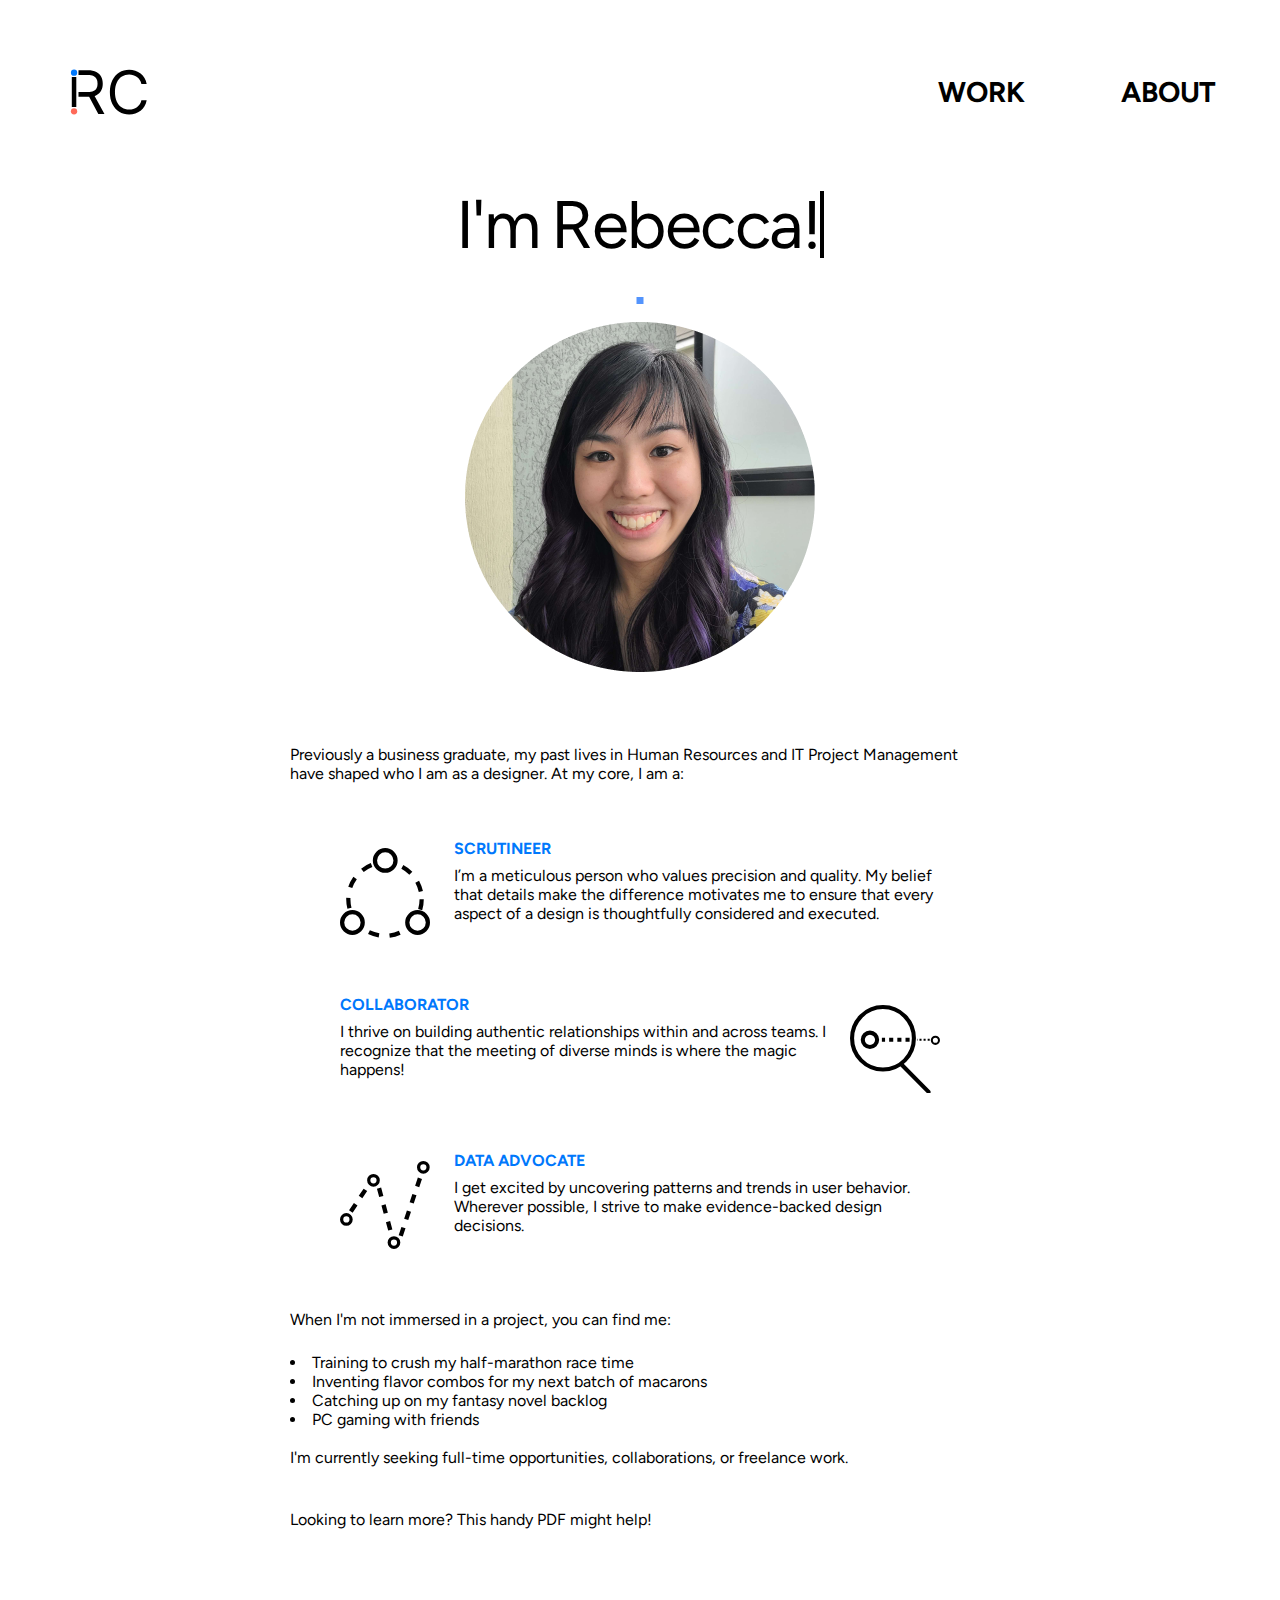
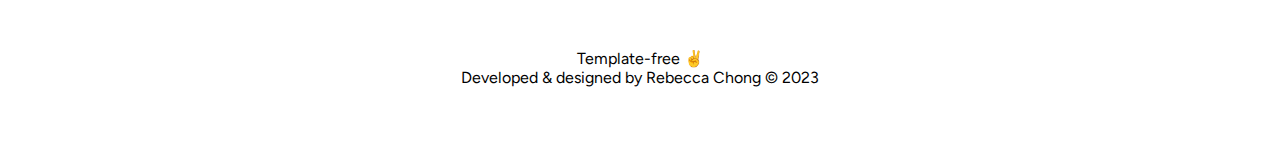
==== about.html @ 4bd30296 "Logo PNG > SVG, dashed line width and height" ====
<!DOCTYPE html>
<html lang="en">

<head>
    <meta charset="UTF-8">
    <title>About</title>
    <link rel="icon" href="img/Portfolio Logo.svg" type="image/x-icon">
    <meta name="viewport" content="width=device-width, initial-scale=1.0">
    <link rel="stylesheet" href="styles.css">
    <link rel="stylesheet"
        href="https://fonts.googleapis.com/css2?family=Figtree:ital,wght@0,300;0,400;0,500;0,600;0,700;0,800;0,900;1,300;1,400;1,500;1,600;1,700;1,800;1,900&display=swap">
    <script src="https://code.jquery.com/jquery-3.6.4.min.js"></script>
</head>

<body>
    <header>
        <div class="navbar">
            <a href="index.html" class="logo-container">
                <img src="img/Portfolio Logo.svg" alt="Portfolio Logo" class="logo pressableElement">
            </a>
            <ul>
                <li class="work-margin">
                    <h3><strong><a href="index.html" class="pressableElement">W<span
                                    class="work-letter">o</span>rk</a></strong>
                    </h3>
                </li>
                <li class="about-margin">
                    <h3><strong><a href="about.html" class="pressableElement">Ab<span
                                    class="about-letter">o</span>ut</a></strong>
                    </h3>
                </li>
            </ul>
        </div>
    </header>

    <body>
        <div class="typing-container">
            <span id="sentence" class="sentence">I'm </span>
            <span id="feature-text"></span>
            <span class="input-cursor"></span>
        </div>

    <div class="profile-container">
        <div class="picture-container">
            <img src="img/Profile Pic.png" class="profile-pic">
        </div>
        <div class="circle-container">
            <svg width="400" height="400" viewBox="0 0 400 400" class="circular-progress">
                <circle class="circle-fill"></circle>
                <circle class="circle-mask"></circle>
            </svg>
        </div>
    </div>

        <div class="body-container">
            <p>
                Previously a business graduate, my past lives in Human Resources and IT Project Management have shaped
                who I
                am as a designer. At my core, I am a:
            </p>
        </div>

        <div class="trait-section">
            <div class="trait-container">
                <div class="svg-wrapper">
                    <svg width="100%" height="100%" viewBox="0 0 85 85" fill="none" xmlns="http://www.w3.org/2000/svg">
                        <circle cx="42.5" cy="48.3621" r="34.6379" stroke="black" stroke-width="4"
                            stroke-dasharray="10 10" />
                        <circle cx="73.2759" cy="70.3447" r="9.72414" fill="white" stroke="black" stroke-width="4" />
                        <circle cx="11.7241" cy="70.3447" r="9.72414" fill="white" stroke="black" stroke-width="4" />
                        <circle cx="42.7242" cy="11.7241" r="9.72414" fill="white" stroke="black" stroke-width="4" />
                    </svg>
                </div>
                <div class="trait-text">
                    <div class="trait-header">Scrutineer</div>
                    <p> I’m a meticulous person who values precision and quality. My belief that details make the
                        difference motivates me to ensure that every aspect of a design is thoughtfully considered and
                        executed.
                    </p>
                </div>
            </div>

            <div class="trait-container">
                <div class="trait-text">
                    <div class="trait-header">Collaborator</div>
                    <p> I thrive on building authentic relationships within and across teams. I recognize that the
                        meeting
                        of
                        diverse minds is where the magic happens!
                    </p>
                </div>
                <div class="svg-wrapper">
                    <svg width="100%" height="100%" viewBox="0 0 88 87" fill="none" xmlns="http://www.w3.org/2000/svg">
                        <path
                            d="M62.4828 32.5384C62.4828 49.4216 48.926 63.0768 32.2414 63.0768C15.5568 63.0768 2 49.4216 2 32.5384C2 15.6552 15.5568 2 32.2414 2C48.926 2 62.4828 15.6552 62.4828 32.5384Z"
                            stroke="black" stroke-width="4" />
                        <circle cx="4.5" cy="4.5" r="3.5" transform="matrix(-1 0 0 1 88 30)" fill="white" stroke="black"
                            stroke-width="2" />
                        <circle cx="19.5" cy="34" r="7" fill="white" stroke="black" stroke-width="4" />
                        <path
                            d="M53.4336 58.4795L52.0259 57.0588L49.2104 59.9001L50.6182 61.3208L53.4336 58.4795ZM75.4888 86.4206C76.2663 87.2052 77.5268 87.2052 78.3042 86.4206C79.0817 85.636 79.0817 84.3639 78.3042 83.5792L75.4888 86.4206ZM50.6182 61.3208L75.4888 86.4206L78.3042 83.5792L53.4336 58.4795L50.6182 61.3208Z"
                            fill="black" />
                        <line x1="77.9396" y1="34" x2="65.4827" y2="34" stroke="black" stroke-width="2"
                            stroke-dasharray="2 2" />
                        <path d="M58.2845 34L31.1725 34" stroke="black" stroke-width="4" stroke-dasharray="4 4" />
                    </svg>
                </div>
            </div>


            <div class="trait-container">
                <div class="svg-wrapper">
                    <svg width="100%" height="100%" viewBox="0 0 83 82" fill="none" xmlns="http://www.w3.org/2000/svg">
                        <circle cx="5.86207" cy="53.8967" r="4.36207" fill="white" stroke="black" stroke-width="3" />
                        <circle cx="30.8621" cy="17.8621" r="4.36207" fill="white" stroke="black" stroke-width="3" />
                        <circle cx="49.7672" cy="75.2156" r="4.36207" fill="white" stroke="black" stroke-width="3" />
                        <circle cx="76.8621" cy="5.86207" r="4.36207" fill="white" stroke="black" stroke-width="3" />
                        <path d="M56 69L74 15" stroke="black" stroke-width="4" stroke-dasharray="8 8" />
                        <path d="M10 46.5L24.5 25M36 25L47 66" stroke="black" stroke-width="4" stroke-dasharray="8 8" />
                    </svg>

                </div>
                <div class="trait-text">
                    <div class="trait-header">Data Advocate</div>
                    <p> I get excited by uncovering patterns and trends in user behavior. Wherever possible, I strive to
                        make evidence-backed design decisions.
                    </p>
                </div>
            </div>
        </div>
        </div>


        <br>
        <div class="body-container">
            <p>
                When I'm not immersed in a project, you can find me:
            </p>
            <ul class="hobbies">
                <li>Training to crush my half-marathon race time</li>
                <li>Inventing flavor combos for my next batch of macarons</li>
                <li>Catching up on my fantasy novel backlog</li>
                <li>PC gaming with friends</li>
            </ul>
            <br>
            <p>
                I'm currently seeking full-time opportunities, collaborations, or freelance work.
            </p>

        </div>

        <br>
        <div class="body-container">
            <p>
                Looking to learn more? This handy PDF might help!
            </p>
        </div>

        <footer>
            <p>Template-free &#9996
                <br> Developed & designed by Rebecca Chong © 2023
            </p>
        </footer>

        <script>

            // Typing Animation
            const carouselText = [
                { text: "Rebecca!" },
                { text: "Becca!" },
                { text: "BECCAW!", image: "img/Small Screaming Crow.png" }
            ]

            $(document).ready(async function () {
                carousel(carouselText, "#feature-text")
            });

            async function typeSentence(sentence, eleRef, delay = 100) {
                const characters = sentence.split("");
                for (const character of characters) {
                    $(eleRef).append(character);
                    await waitForMs(delay);
                }
                const textWithImage = carouselText.find(item => item.text === sentence);
                if (textWithImage && textWithImage.image) {
                    // If there's an image associated with the text, append it after typing the text
                    $(eleRef).append(`<img src="${textWithImage.image}" alt="Image">`);
                }
            }

            async function deleteSentence(eleRef) {
                const content = $(eleRef).contents().toArray().reverse(); // Reverse the order
                for (let i = 0; i < content.length; i++) {
                    const currentElement = content[i];
                    if (currentElement.nodeType === Node.ELEMENT_NODE) {
                        // If it's an element (image), remove it
                        $(currentElement).remove();
                    } else if (currentElement.nodeType === Node.TEXT_NODE) {
                        // If it's a text node, delete character by character from the end
                        let text = currentElement.nodeValue;
                        let letters = text.split("");
                        let j = letters.length - 1;
                        while (j >= 0) {
                            await waitForMs(100);
                            letters.pop();
                            currentElement.nodeValue = letters.join("");
                            j--;
                        }
                    }
                }
            }

            async function carousel(carouselList, eleRef) {
                var i = 0;
                while (true) {
                    updateFontColor(eleRef, carouselList[i].color)
                    await typeSentence(carouselList[i].text, eleRef);
                    await waitForMs(1500);
                    await deleteSentence(eleRef);
                    await waitForMs(500);
                    i++
                    if (i >= carouselList.length) { i = 0; }
                }
            }

            function updateFontColor(eleRef, color) {
                $(eleRef).css('color', color);
            }

            function waitForMs(ms) {
                return new Promise(resolve => setTimeout(resolve, ms))
            }

        // Navigation Bar - Change Style on Press //
        const pressableElements = document.querySelectorAll('.pressableElement');
        pressableElements.forEach(element => {
            element.addEventListener('mousedown', () => {
                element.classList.add('pressed');
            });

            element.addEventListener('mouseup', () => {
                element.classList.remove('pressed');
            });

            element.addEventListener('mouseleave', () => {
                element.classList.remove('pressed');
            });
        });

        </script>
    </body>

</html>
---- styles.css ----
/* General --------------------------------------------------------------------- */

/* Reset CSS */

* {
  margin: 0;
  padding: 0;
  box-sizing: border-box;
}

/* Typography */

html {
  font-size: 16px;
}

h1,
h2,
h3,
h4,
h5 {
  color: #000;
  font-weight: 400;
}

h1 {
  font-size: 4.209rem;
  letter-spacing: -1.5px;
}

h2 {
  font-size: 2.369rem;
}

h3 {
  font-size: 1.777rem;
}

h4 {
  font-size: 1.333rem;
}

h5 {
  font-size: 1rem;
  font-weight: 500;
}

p {
  margin: 0em 0em 1.5em 0em;
}

/* Miscellaneous */

body {
  background-color: #FFFFFF;
  font-family: 'Figtree', sans-serif;
  width: 100%;
  height: 100%;
}


/* Navigation Bar ------------------------------------------------------------------------------------------------------------------------------------- */

.navbar {
  text-transform: uppercase;
  display: flex;
  justify-content: space-between;
  align-items: center;
  margin: 2rem 4rem;
  height: 10vh;
  min-height: 120px;
}

.logo-container {
  display: flex;
  align-items: center;
  justify-content: center;
  max-width: 90px;
  max-height: 90px;
}

.logo {
  min-width: 64px; 
  height: auto;
}

.navbar ul {
  list-style-type: none;
  display: flex;
  align-items: center;
}

.navbar li {
  white-space: nowrap;
}

.navbar a {
  text-decoration: none;
  color: #000;
}

.about-margin {
  margin-left: 6rem;
}

.work-margin {
  margin-left: 6rem;
}

.pressed {
  opacity: 50%;
}

/* Navigation Bar Dots */

.work-letter,
.about-letter {
  position: relative;
  display: inline-block;
}

.work-letter::after,
.about-letter::after {
  content: "";
  position: absolute;
  width: 1.4rem;
  height: 1.4rem;
  border-radius: 50%;
  bottom: 0.37rem;
  opacity: 0;
}

.navbar a:hover .work-letter::after,
.navbar a:hover .about-letter::after {
  left: 50%;
  transform: translateX(-50%);
  opacity: 1;
}

.navbar a:hover .work-letter::after {
  background-color: #0078FC;
}

.navbar a:hover .about-letter::after {
  background-color: #FF6A59;
}


/* Landing Page ------------------------------------------------------------------------------------------------------------------------------------------- */

/* Hero */

.hero {
  display: flex;
  flex-direction: column;
  align-items: center;
  text-align: center;
  max-width: 40.625rem;
  margin: auto;
  height: 80vh;
  min-height: 650px;
  justify-content: center;
}

.hero h1 {
  margin-bottom: 20px;
}

.greeting,
.intro-blurb {
  opacity: 0;
  transform: translateY(1rem);
  animation: fadeInUp 0.5s forwards;
  animation-delay: 0.4s;
}

.intro-blurb {
  animation-delay: 1.2s;
  min-width: 22.5rem;
}

@keyframes fadeInUp {
  from {
    opacity: 0;
    transform: translateY(1.25rem);
  }

  to {
    opacity: 1;
    transform: translateY(0);
  }
}

/* Dot Bounce Animation */

.dot-1,
.dot-2 {
  position: relative;
  display: inline-block;
}

.dot-1::after,
.dot-2::after {
  content: "";
  position: absolute;
  width: 16px;
  height: 16px;
  border-radius: 50%;
  bottom: 0.38rem;
  opacity: 0;
  z-index: 5;
}

.intro-blurb.autodot .dot-1::after,
.intro-blurb:hover .dot-1::after {
  background-color: #0078FC;
}

.intro-blurb.autodot .dot-2::after,
.intro-blurb:hover .dot-2::after {
  background-color: #FF6A59;
}

.intro-blurb.autodot .dot-1::after,
.intro-blurb:hover .dot-1::after,
.intro-blurb.autodot .dot-2::after,
.intro-blurb:hover .dot-2::after {
  left: 50%;
  transform: translateX(-50%);
  opacity: 1;
  animation: moveUp 1s cubic-bezier(0.175, 0.885, 0.32, 1.275) forwards, fadeOut 2s ease-in 1s forwards;
  animation-delay: 0.4s;
  z-index: 5;
}

@keyframes moveUp {
  0% {
    transform: translate(-50%, 0);
  }

  30% {
    transform: translate(-50%, -2.5rem);
  }

  40% {
    transform: translate(-50%, -1.875rem);
  }

  50% {
    transform: translate(-50%, -2.1875rem);
  }

  55% {
    transform: translate(-50%, -1.875rem);
  }

  100% {
    transform: translate(-50%, -1.875rem);
  }
}

@keyframes fadeOut {
  0% {
    opacity: 1;
  }

  90% {
    opacity: 1;
  }

  100% {
    opacity: 0;
  }
}

/* Dashed Line Animation */

.line-container {
  display: flex;
  position: relative;
  top: 4px;
  left: 68px;
  max-width: 150px;
  justify-content: center;
  align-items: center;
}

.blurb-container {
  display: flex;
  position: relative;
  justify-content: center;
  width: 100%;
}

.dashed-line {
  width: 100%;
  height: auto;
}

.autoline .dashed-line__path,
.intro-blurb:hover .dashed-line__path {
  animation: dashed-line-path 600ms ease-in forwards, dashed-line-fadeOutPath 1.2s ease-in 1s forwards;
  animation-delay: 1.2s;
  fill: none;
  stroke: #B4B4B4;
  stroke-dasharray: 150px;
  /* This is the length of the line */
  stroke-dashoffset: 150px;
  /* This is the length of the line */
  stroke-width: 5px;
  /* Adjust the stroke width as needed */
}

.dashed-line__dash {
  fill: none;
  stroke: #FFFFFF;
  stroke-dasharray: 3 7;
  /* Draws a 7px dash line with a 3px gap between */
  stroke-width: 7;
  /* Make the dashed line slightly bigger than the one it's covering */
}

@keyframes dashed-line-path {
  from {
    stroke-dashoffset: 150px;
  }

  to {
    stroke-dashoffset: 0;
  }
}

@keyframes dashed-line-fadeOutPath {
  0% {
    stroke-opacity: 1;
  }

  90% {
    stroke-opacity: 1;
  }

  100% {
    stroke-opacity: 0;
  }
}

/* Arrow SVG */

.arrow-container {
  display: flex;
  justify-content: center;
  align-items: center;
  height: 20rem;
  position: relative;
}

.arrow-icon {
  position: absolute;
  animation: moveUpDown 0.6s linear infinite alternate;
  transform-origin: center;
}

@keyframes moveUpDown {
  0% {
    transform: translateY(0);
  }

  100% {
    transform: translateY(0.375rem);
  }
}

/* Container for All Projects */

.project-container {
  display: flex;
  flex-direction: column;
  align-items: center;
  gap: 2rem;
  margin-left: 4rem;
  margin-right: 4rem;
}

/* Container for Thumbnail Text and Image */

.thumbnail-content {
  display: inline-flex;
  align-items: center;
  flex-wrap: wrap;
  gap: 4rem;
  padding: 4rem;
  justify-content: center;
  opacity: 0;
  transform: translateY(3rem);
  transition: opacity 0.6s, transform 0.6s;
  border-radius: 0.5rem;
}

#ripple-and-surge-thumbnail {
  background-color: #E7E7E7;
}

#pivot-thumbnail {
  background-color: #9FCFFF;
}

.thumbnail-content img {
  transition: transform 0.3s ease-in-out;
  transform-origin: center center;
  height: auto;
  max-width: 35%;
  min-width: 420px;
  height: auto;
}

.thumbnail-content:hover img {
  transform: scale(1.05);
}

/* Thumbnail Text */

.thumbnail-text-container {
  display: flex;
  flex-direction: column;
  align-items: flex-start;
  gap: 1rem;
  max-width: 31.25rem;
}

.thumbnail-subheader {
  display: flex;
  align-items: center;
  justify-content: space-evenly;
  gap: 1rem;
  text-transform: uppercase;
}

.thumbnail-headline-cta {
  display: flex;
  flex-direction: column;
  justify-content: center;
  align-items: flex-start;
  gap: 3rem;
  align-self: stretch;
  max-width: 400px;
}

/* Footer -------------------------------------------------------------------------------------------*/

footer {
  display: flex;
  margin: 6rem 6rem 3rem 6rem;
  text-align: center;
  justify-content: center;
}


/* Project Pages -------------------------------------------------------------------------------------*/

/* Project Header */

.project-header {
  display: flex;
  flex-direction: column;
  align-items: flex-start;
  margin: auto;
  max-width: 1150px;
  margin-bottom: 2.5rem;
  margin-top: 2.5rem;
}

.introduction-image {
  width: 100%;
  height: auto;
  margin-top: 2rem;
  display: block;
  border: 2px solid #B4B4B4;
  border-radius: 3px;
}

/* Project Body Text Formatting*/

.case-study-section {
  display: grid;
  grid-template-columns: 180px 2px 522px;
  column-gap: 1rem;
  justify-content: center;
  align-items: start;
  padding: 2.5rem 0rem;
  margin-left: 2rem;
  margin-right: 2rem;
  opacity: 0;
  transform: translateY(20px);
  transition: opacity 0.5s ease, transform 1s ease;
}

.section-title {
  text-transform: uppercase;
  word-wrap: break-word;
  text-align: right;
  font-size: x-large;
  font-weight: 700;
  grid-column: 1 / 2;
  margin-top: 0rem;
  text-wrap: wrap;
}

.section-subtitle {
  text-transform: uppercase;
  font-size: larger;
  text-align: right;
  font-weight: 700;
  grid-column: 1 / 2;
}

.case-study-content {
  grid-column: 3;
  align-items: start;
  line-height: 125%;
}

.case-study-section p:last-child {
  margin-bottom: 0;
}

.section-margin {
  margin-bottom: 2rem;
}

.line-divider {
  background-color: #B4B4B4;
  grid-column: 2;
  height: 100%;
}

#return-to-top {
  display: inline-block;
  position: fixed;
  bottom: 24px;
  right: 24px;
  z-index: 99;
  cursor: pointer;
}

/* Pivot */

#pivot h1,
#pivot .section-title {
  color: #0466C8;
}

#pivot .section-subtitle {
  color: #00328F;
}

#pivot .accent-text {
  color: #0466C8;
  font-size: 1.333rem;
  font-weight: 700;
}

/* Ripple and Surge */

#ripple-and-surge h1,
#ripple-and-surge .section-title {
  color: #A0653B;
}

#ripple-and-surge .section-subtitle {
  color: #C88051;
}

/* Images and Videos */

.case-study-image {
  width: 100%;
  height: auto;
  display: block;
  margin: 0 auto;
  max-width: 900px;
  border: 2px solid #B4B4B4;
  border-radius: 3px;
  opacity: 0;
  transform: translateY(20px);
  transition: opacity 0.5s ease, transform 1s ease;
}

.bottom-media-padding {
  margin-bottom: 2.5rem;
}

.accent-circle-container {
  flex-direction: column;
  display: flex;
  width: 100%;
  flex: 1;
  gap: 1.5rem;
  margin-top: 1.5rem;
  margin-bottom: 2.5rem;
}

.accent-circle-container {
  margin-top: 0;
  margin-bottom: 0;
}

.accent-circle-content {
  display: flex;
  align-items: center;
  flex-wrap: wrap;
}

.accent-circle {
  display: flex;
  justify-content: center;
  align-items: center;
  width: 50px;
  height: 50px;
  border-radius: 50%;
  color: #FFFFFF;
  font-size: 1rem;
  font-weight: 700;
  margin-right: 1.333rem;
}

#pivot .accent-circle {
  background-color: #0466C8;
}

#ripple-and-surge .accent-circle {
  background-color: #A0653B;
}

.accent-circle-text-container {
  flex: 1;
}

.case-study-video-container {
  display: flex;
  justify-content: center;
  width: 100%;
  padding-bottom: 2rem;
}

.case-study-video {
  width: 80%;
  height: auto;
  border: 2px solid #DBDBDB;
}

.visible {
  opacity: 1;
  transform: translateY(0);
}


/* About Me ----------------------------------------------------------------------------------------------*/

.sentence {
  font-size: 4.209rem;
  letter-spacing: -1.5px;
}


/* Typing Effect */

.typing-container {
  margin: 2rem 2rem 1rem 2rem;
  display: flex;
  justify-content: center;
  align-items: center;
}

#feature-text {
  margin-left: 12px;
  font-size: 4.209rem;
  letter-spacing: -1.5px;
}

.input-cursor {
  display: inline-block;
  width: 4px;
  height: 4.209rem;
  background-color: #000;
  margin-left: 0px;
  animation: blink .6s linear infinite alternate;
}

@keyframes blink {
  0% {
    opacity: 1;
  }

  40% {
    opacity: 1;
  }

  60% {
    opacity: 0;
  }

  100% {
    opacity: 0;
  }
}

/* Body Text */

.body-container {
  display: flex;
  flex-direction: column;
  max-width: 700px;
  width: calc(100% - 4rem);
  margin: auto;
}

.trait-section {
  display: flex;
  flex-direction: column;
  align-items: center;
  margin: auto;
  gap: 48px;
  margin: 2rem 2rem;
}

.trait-container {
  display: flex;
  flex-direction: row;
  max-width: 600px;
  gap: 24px;
  align-items: center;
}

.trait-header {
  text-transform: uppercase;
  font-weight: 700;
  margin-bottom: 8px;
  color: #0078FC;
}

.trait-text {
  display: flex;
  flex-direction: column;
  max-width: 800px;
  flex: 60%;
}

.hobbies {
  list-style-position: inside;
}

/* Images */

.svg-wrapper {
  display: flex;
  width: 15%;
  height: auto;
  align-items: center;
  flex-shrink: 8;
}

.profile-pic {
  display: block;
  width: 100%;
  height: auto;
}

.picture-container {
  position: relative; 
  max-width: 350px;
}

.circle-container {
  position: absolute;
  top: 0;
  left: 0;
  width: 100%;
  height: 100%;
  display: flex;
  justify-content: center;
  align-items: center;
}

.profile-container {
  position: relative;
  display: flex;
  justify-content: center;
  align-items: center;
  width: 400px;
  height: 400px; 
  margin: auto;
  margin: 2rem auto 3rem auto;
}

/* Circle Dashed Line Effect */

.circular-progress {
  --size: 400px;
  --half-size: calc(var(--size) / 2);
  --stroke-width: 7px;
  --radius: calc((var(--size) - var(--stroke-width)) / 2);
  --circumference: calc(var(--radius) * pi * 2);
  --dash: calc((var(--progress) * var(--circumference)) / 100);
  animation: progress-animation 0.5s linear 0s 1 forwards;
  position: absolute;
  top: 0;
  left: 0;
  width: 100%;
  height: 100%;
}

.circular-progress circle {
  cx: var(--half-size);
  cy: var(--half-size);
  r: var(--radius);
  stroke-width: var(--stroke-width);
  fill: none;
  stroke-linecap: square;
}

.circular-progress circle.circle-mask {
  stroke: #FFFFFF;
  stroke-dasharray: calc(var(--circumference)/120) calc(var(--circumference)/40);
  stroke-width: 10px;
}

.circular-progress circle.circle-fill {
  transform: rotate(-90deg);
  transform-origin: var(--half-size) var(--half-size);
  stroke-dasharray: var(--dash) calc(var(--circumference) - var(--dash));
  transition: stroke-dasharray 0.3s linear 0s;
  stroke: #5394fd;
}

@property --progress {
  syntax: "<number>";
  inherits: false;
  initial-value: 0;
}

@keyframes progress-animation {
  from {
    --progress: 0;
  }

  to {
    --progress: 99;
  }
}



/* Mobile Media Query ------------------------------------------------------------------------------------------------------------- */

@media (max-width: 600px) {

  /* Typography ----------------------------------------------------- */

  html {
    font-size: 14px;
  }

  h1 {
    font-size: 2.369rem;
  }

  h2 {
    font-size: 1.777rem;
  }

  h3 {
    font-size: 1.333rem;
  }

  h4 {
    font-size: 1rem;
  }

  h5 {
    font-size: 0.82rem;
  }


  /* Navigation Bar ------------------------------------------------- */

  .logo {
    max-width: 3rem;
  }

  .navbar {
    margin: 2rem;
    min-height: 64px;
  }

  .about-margin {
    margin-left: 1.5rem;
  }

  .work-margin {
    margin-left: 2.5rem;
  }

  /* Disable Navbar Hover Effects */

  .navbar a:hover .work-letter::after,
  .navbar a:hover .about-letter::after {
    background-color: transparent;
    opacity: 0;
  }

  .work-letter::after,
  .about-letter::after {
    display: none;
  }


  /* Hero ------------------------------------------------------- */

  .hero {
    min-height: 80vh;
  }

  .hero h3 {
    margin: 0rem 2rem;
    max-width: 258px;
  }

  /* Dot Bounce Animation */

  .dot-1::after,
  .dot-2::after {
    width: 10px;
    height: 10px;
    bottom: 4.4px;
  }

  @keyframes moveUp {
    0% {
      transform: translate(-50%, 0);
    }

    30% {
      transform: translate(-50%, -1.75rem);
    }

    40% {
      transform: translate(-50%, -1.3125rem);
    }

    50% {
      transform: translate(-50%, -1.53125rem);
    }

    55% {
      transform: translate(-50%, -1.3125rem);
    }

    100% {
      transform: translate(-50%, -1.3125rem);
    }
  }

  /* Dashed Line Animation */

  .line-container {
    top: 4px;
    left: 70px;
    max-width: 100px;
  }

  /* Arrow SVG */

  .arrow-container {
    height: 15rem;
  }

  .background-circle,
  .arrow-icon {
    width: 45px;
    height: 56px;
  }


  /* Landing Page Projects --------------------------------------------------------------------------- */

  .project-container {
    margin: 2rem;
  }

  .thumbnail-content {
    padding: 3rem;
  }

  .thumbnail-subheader {
    gap: 0.45rem;
  }

  .dot-divider {
    width: 5px;
    height: 6px;
  }

  .thumbnail-content img {
    transition: none;
    transform: none;
    max-width: 100%;
    min-width: 180px
  }

  .thumbnail-content:hover img {
    transform: none;
  }

  /* Pivot */

  #pivot-thumbnail img {
    order: 1;
  }

  #pivot-thumbnail .thumbnail-text-container {
    order: 2;
  }

  /* Project Pages ---------------------------------------------------------*/

  .project-header {
    max-width: 544px;
    margin: 1.5rem 2rem;
  }

  .introduction-image {
    width: 100%;
    height: auto;
    min-width: 264px;
  }

  .case-study-section {
    display: flex;
    flex-direction: column;
    margin-left: 2rem;
    margin-right: 2rem;
    padding: 1.5rem 0;
  }

  .case-study-image {
    width: calc(100% - 4rem);
  }

  .section-title {
    width: 100%;
    font-size: 16px;
    margin-bottom: 0.75rem;
    border-bottom: 2px solid #B4B4B4;
    padding-bottom: 4px;
    text-align: left;
  }

  .section-subtitle {
    font-size: 14px;
    margin-bottom: 0.5rem;
    text-align: left;
  }

  .section-margin {
    margin-bottom: 2rem;
  }

  .accent-circle {
    width: 40px;
    height: 40px;
    font-size: 1rem;
  }

  .bottom-media-padding {
    margin-bottom: 1.5rem;
  }


  /* About Me ---------------------------------------------------------*/

  .sentence {
    font-size: 2.369rem;
  }

  #feature-text {
    margin-left: 8px;
    font-size: 2.369rem;
  }

  .input-cursor {
    width: 3px;
    height: 2.369rem;
  }

  .typing-container {
    margin: 2rem 2rem;
  }

  img[src="img/Small Screaming Crow.png"] {
    max-width: 38px;
  }

  .trait-section {
    gap: 16px;
  }

  .profile-pic {
    max-width: 250px;
  }
  
  .picture-container {
    position: relative; 
    max-width: 350px;
  }
  
  .profile-container {
    width: 275px;
    height: 275px; 
    margin: 2rem auto 3rem auto;
  }

}


/* Tablet Media Query ------------------------------------------------------------------------------------------------------------- */

@media (max-width: 1270px) and (min-width: 601px) {

  html {
    font-size: 16px;
  }

  h1 {
    font-size: 2.369rem;
  }

  h2 {
    font-size: 1.777rem;
  }

  h3 {
    font-size: 1.333rem;
  }

  h4 {
    font-size: 1.333rem;
  }

  h5 {
    font-size: 1rem;
    font-weight: 500;
  }


  /* Navigation Bar ------------------------------------------------- */

  .logo {
    max-width: 5rem;
  }

  .navbar {
    margin: 2rem 3rem;
    min-height: 100px;
  }

  .about-margin {
    margin-left: 4rem;
  }

  .work-margin {
    margin-left: 2.5rem;
  }

  /* Disable Navbar Hover Effects */

  .navbar a:hover .work-letter::after .navbar a:hover .about-letter::after {
    background-color: transparent;
    opacity: 0;
  }

  .work-letter::after,
  .about-letter::after {
    display: none;
  }

  /* Hero ------------------------------------------------------- */

  .hero {
    min-height: 80vh;
  }

  .hero h3 {
    margin: 0rem 1rem 2rem 1rem;
  }

  .intro-blurb {
    max-width: 500px;
  }

  /* Dot Bounce Animation */

  .dot-1::after,
  .dot-2::after {
    width: 12px;
    height: 12px;
    bottom: 4px;
  }

  @keyframes moveUp {
    0% {
      transform: translate(-50%, 0);
    }

    30% {
      transform: translate(-50%, -1.75rem);
    }

    40% {
      transform: translate(-50%, -1.3125rem);
    }

    50% {
      transform: translate(-50%, -1.53125rem);
    }

    55% {
      transform: translate(-50%, -1.3125rem);
    }

    100% {
      transform: translate(-50%, -1.3125rem);
    }
  }

  /* Dashed Line Animation */

  .line-container {
    top: 5px;
    left: 56px;
    max-width: 115px;
  }

  /* Arrow SVG */

  .arrow-container {
    height: 15rem;
  }


  /* Landing Page Projects --------------------------------------------------------------------------- */

  .project-container {
    margin: 3rem;
  }

  .project-subheader {
    gap: 0.75rem;
  }

  .dot-divider {
    width: 8px;
    height: 8px;
  }

  .thumbnail-content img {
    transition: none;
    transform: none;
    max-width: 60%;
    min-width: 420px;
    height: auto;
  }

  .thumbnail-content:hover img {
    transform: none;
  }

  /* Pivot */

  #pivot-thumbnail img {
    order: 1;
  }

  #pivot-thumbnail .thumbnail-text-container {
    order: 2;
  }

  /* Project Pages ------------------------------------------------------ */

  .project-header {
    margin: 0rem 3rem;
    max-width: 1174px;
    padding-bottom: 2rem;
  }

  .case-study-section {
    grid-template-columns: 124px 2px minmax(345px, 500px);
    padding: 2rem 0;
    margin-left: 3rem;
    margin-right: 3rem;
  }

  .section-title {
    font-size: 18px;
  }

  .section-subtitle {
    font-size: 16px;
  }

  .case-study-image {
    width: calc(100% - 4rem);
  }

  .bottom-media-padding {
    margin-bottom: 2rem;
  }
}
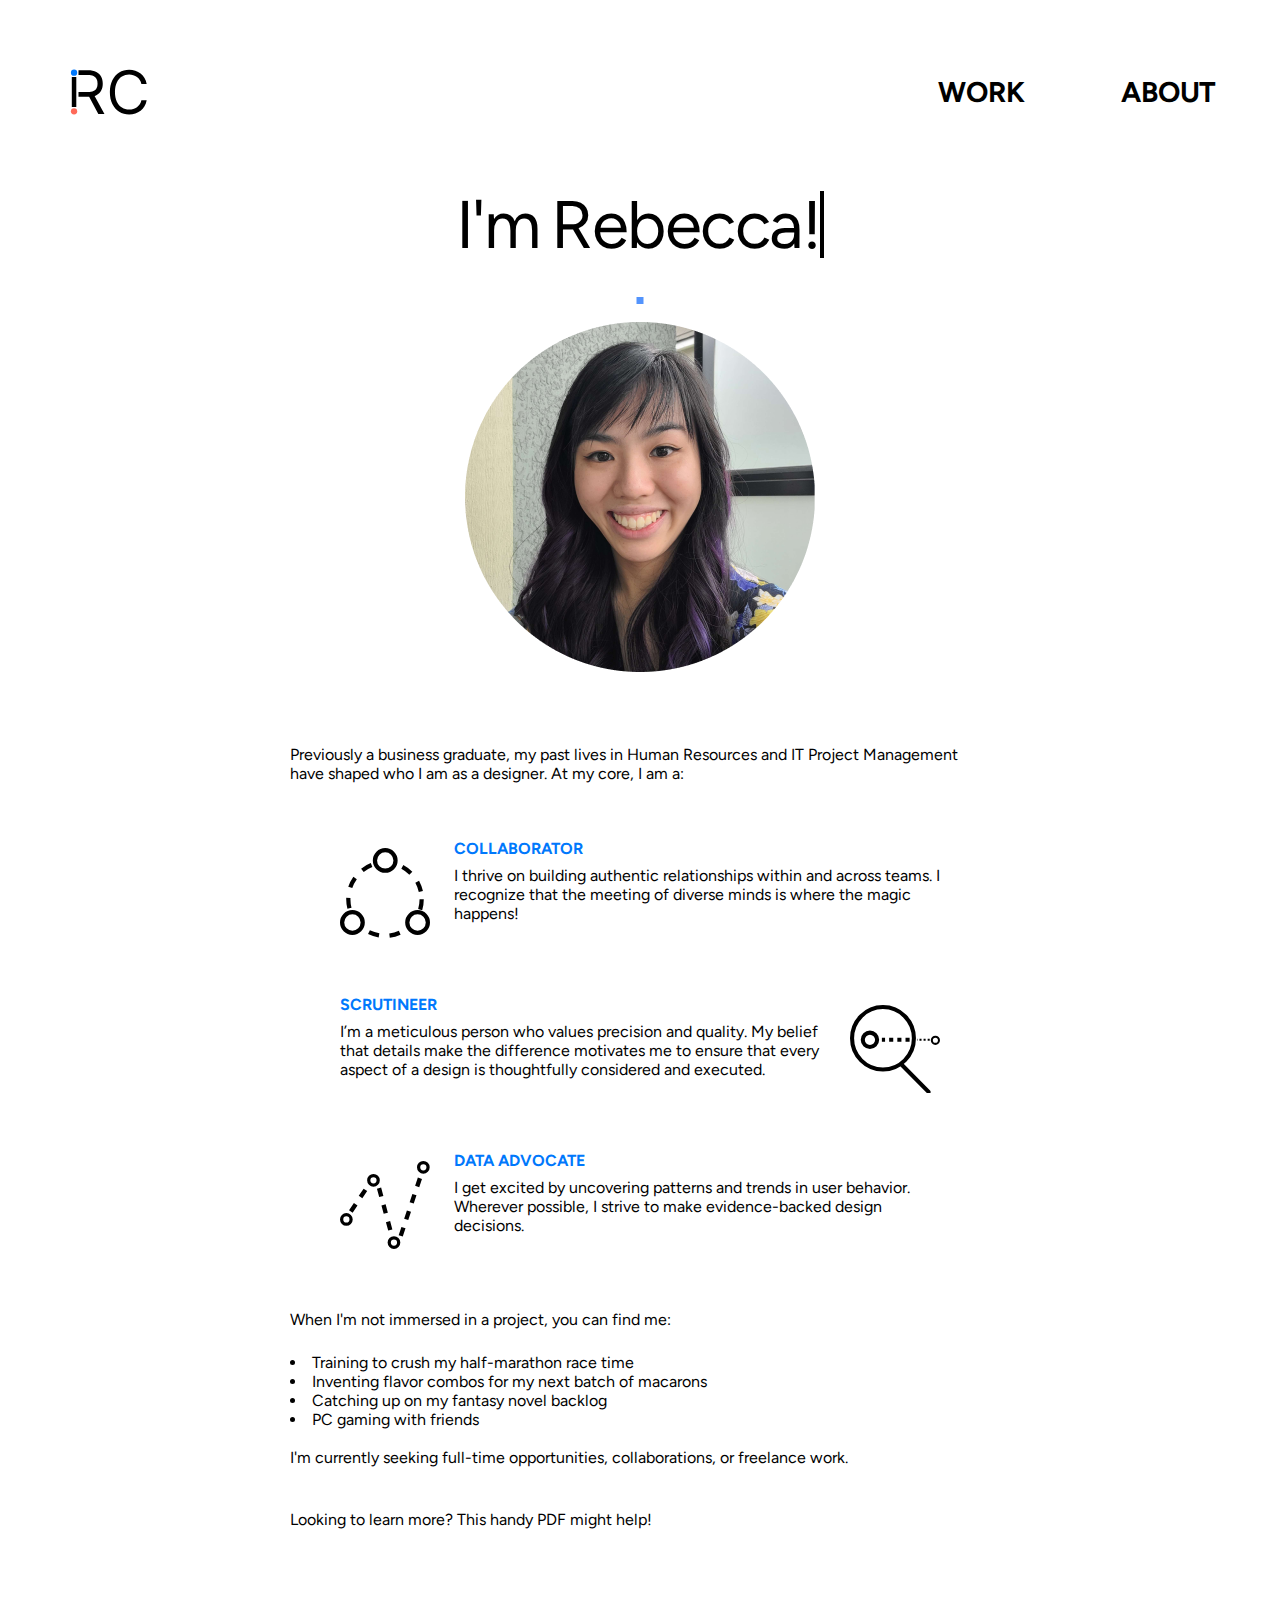
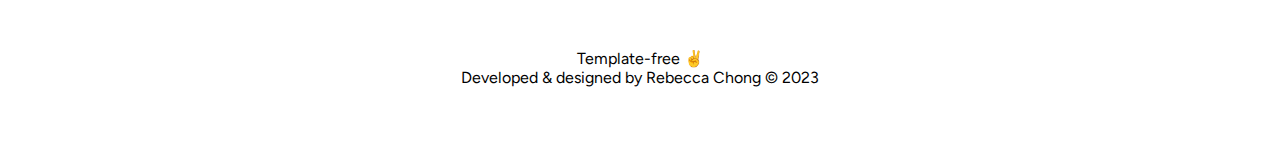
==== commit a4fbbff0: "About Me re-ordering" ====
--- a/about.html
+++ b/about.html
@@ -40,17 +40,17 @@
             <span class="input-cursor"></span>
         </div>
 
-    <div class="profile-container">
-        <div class="picture-container">
-            <img src="img/Profile Pic.png" class="profile-pic">
-        </div>
-        <div class="circle-container">
-            <svg width="400" height="400" viewBox="0 0 400 400" class="circular-progress">
-                <circle class="circle-fill"></circle>
-                <circle class="circle-mask"></circle>
-            </svg>
-        </div>
-    </div>
+        <div class="profile-container">
+            <div class="picture-container">
+                <img src="img/Profile Pic.png" class="profile-pic">
+            </div>
+            <div class="circle-container">
+                <svg width="400" height="400" viewBox="0 0 400 400" class="circular-progress">
+                    <circle class="circle-fill"></circle>
+                    <circle class="circle-mask"></circle>
+                </svg>
+            </div>
+        </div>
 
         <div class="body-container">
             <p>
@@ -72,21 +72,21 @@
                     </svg>
                 </div>
                 <div class="trait-text">
-                    <div class="trait-header">Scrutineer</div>
-                    <p> I’m a meticulous person who values precision and quality. My belief that details make the
-                        difference motivates me to ensure that every aspect of a design is thoughtfully considered and
-                        executed.
-                    </p>
-                </div>
-            </div>
-
-            <div class="trait-container">
-                <div class="trait-text">
                     <div class="trait-header">Collaborator</div>
                     <p> I thrive on building authentic relationships within and across teams. I recognize that the
                         meeting
                         of
                         diverse minds is where the magic happens!
+                    </p>
+                </div>
+            </div>
+
+            <div class="trait-container">
+                <div class="trait-text">
+                    <div class="trait-header">Scrutineer</div>
+                    <p> I’m a meticulous person who values precision and quality. My belief that details make the
+                        difference motivates me to ensure that every aspect of a design is thoughtfully considered and
+                        executed.
                     </p>
                 </div>
                 <div class="svg-wrapper">
@@ -106,7 +106,6 @@
                     </svg>
                 </div>
             </div>
-
 
             <div class="trait-container">
                 <div class="svg-wrapper">
@@ -231,21 +230,21 @@
                 return new Promise(resolve => setTimeout(resolve, ms))
             }
 
-        // Navigation Bar - Change Style on Press //
-        const pressableElements = document.querySelectorAll('.pressableElement');
-        pressableElements.forEach(element => {
-            element.addEventListener('mousedown', () => {
-                element.classList.add('pressed');
+            // Navigation Bar - Change Style on Press //
+            const pressableElements = document.querySelectorAll('.pressableElement');
+            pressableElements.forEach(element => {
+                element.addEventListener('mousedown', () => {
+                    element.classList.add('pressed');
+                });
+
+                element.addEventListener('mouseup', () => {
+                    element.classList.remove('pressed');
+                });
+
+                element.addEventListener('mouseleave', () => {
+                    element.classList.remove('pressed');
+                });
             });
-
-            element.addEventListener('mouseup', () => {
-                element.classList.remove('pressed');
-            });
-
-            element.addEventListener('mouseleave', () => {
-                element.classList.remove('pressed');
-            });
-        });
 
         </script>
     </body>
--- a/styles.css
+++ b/styles.css
@@ -80,7 +80,7 @@
 }
 
 .logo {
-  min-width: 64px; 
+  min-width: 56px; 
   height: auto;
 }
 
@@ -884,7 +884,7 @@
   /* Navigation Bar ------------------------------------------------- */
 
   .logo {
-    max-width: 3rem;
+    max-width: 2.5rem;
   }
 
   .navbar {
@@ -1075,6 +1075,9 @@
     margin-bottom: 1.5rem;
   }
 
+  #pivot .accent-text {
+    font-size: 1.00rem;
+  }
 
   /* About Me ---------------------------------------------------------*/
 
@@ -1155,7 +1158,7 @@
   /* Navigation Bar ------------------------------------------------- */
 
   .logo {
-    max-width: 5rem;
+    max-width: 4rem;
   }
 
   .navbar {
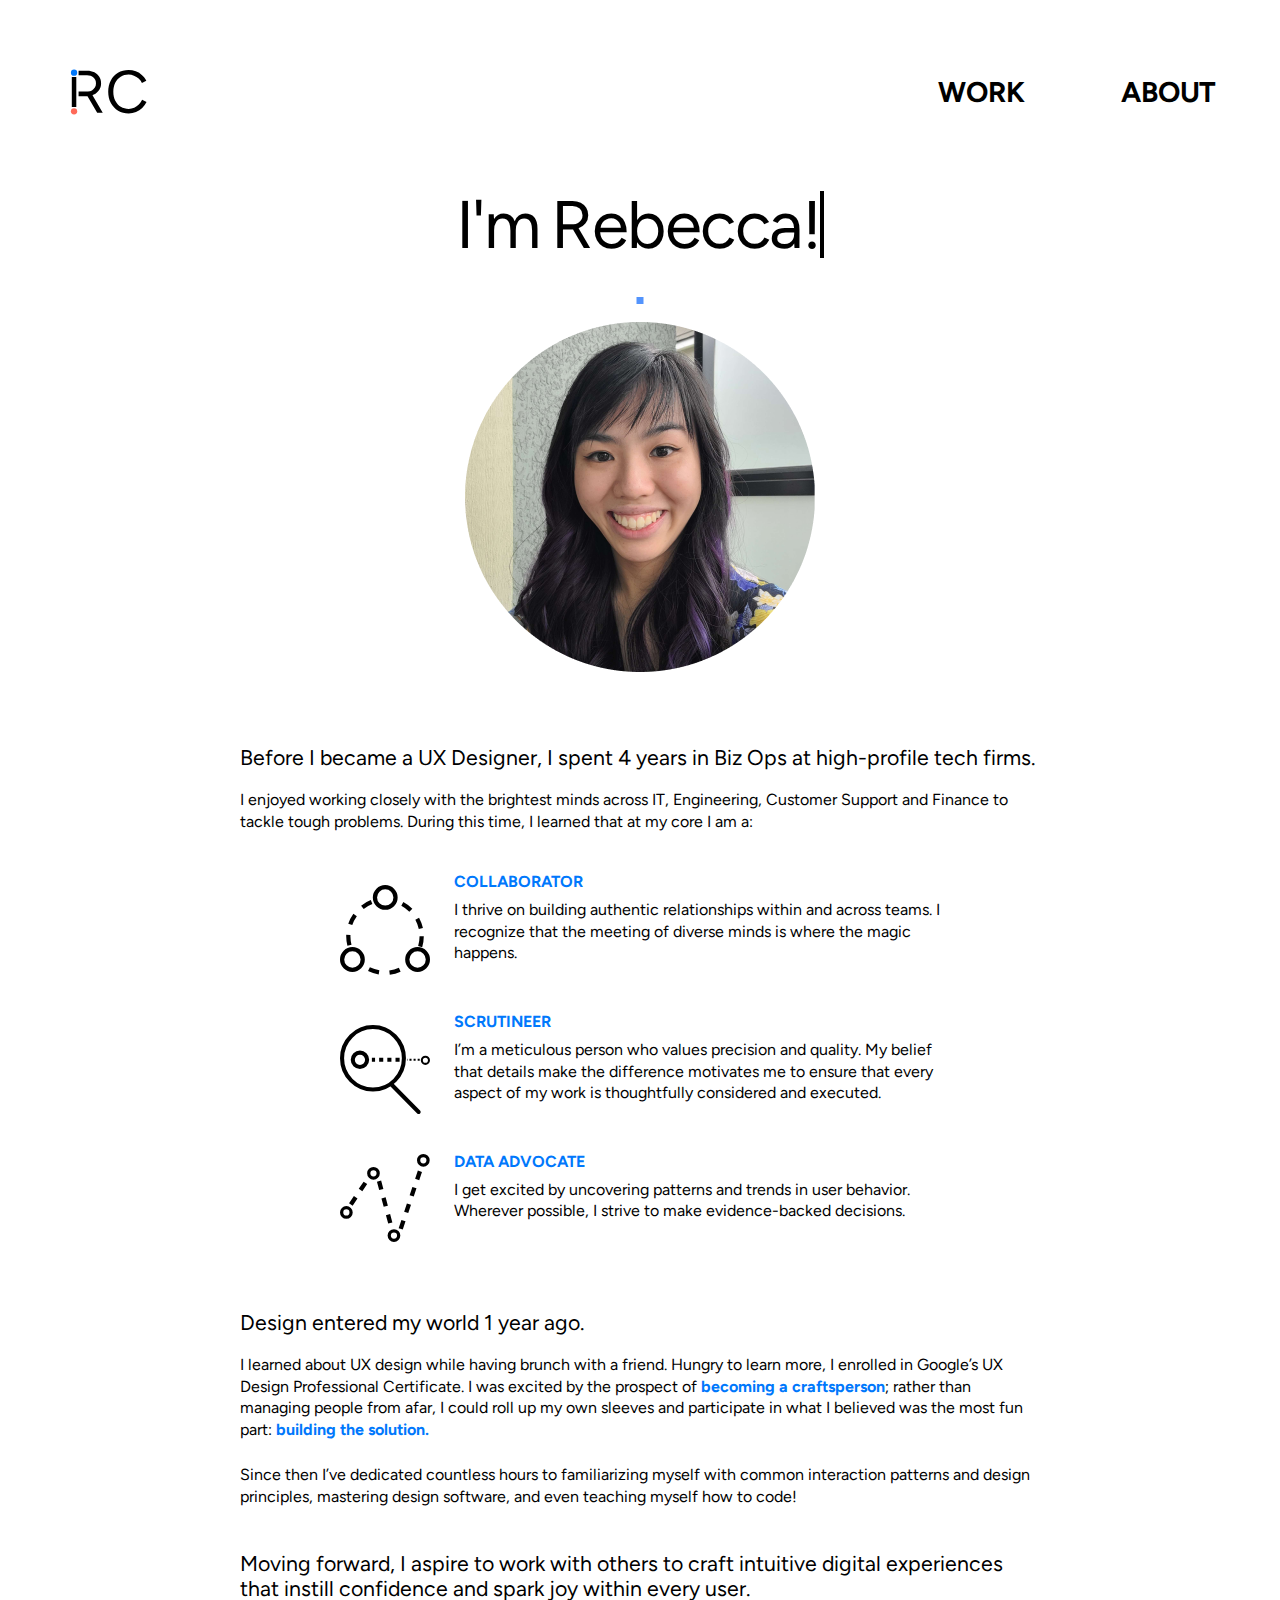
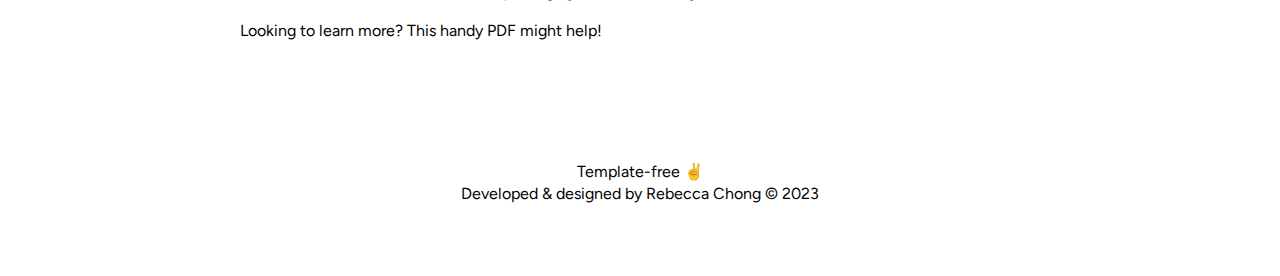
==== commit f2a00852: "About page, image updates" ====
--- a/about.html
+++ b/about.html
@@ -34,125 +34,147 @@
     </header>
 
     <body>
-        <div class="typing-container">
-            <span id="sentence" class="sentence">I'm </span>
-            <span id="feature-text"></span>
-            <span class="input-cursor"></span>
-        </div>
-
-        <div class="profile-container">
-            <div class="picture-container">
-                <img src="img/Profile Pic.png" class="profile-pic">
-            </div>
-            <div class="circle-container">
-                <svg width="400" height="400" viewBox="0 0 400 400" class="circular-progress">
-                    <circle class="circle-fill"></circle>
-                    <circle class="circle-mask"></circle>
-                </svg>
-            </div>
-        </div>
-
-        <div class="body-container">
-            <p>
-                Previously a business graduate, my past lives in Human Resources and IT Project Management have shaped
-                who I
-                am as a designer. At my core, I am a:
-            </p>
-        </div>
-
-        <div class="trait-section">
-            <div class="trait-container">
-                <div class="svg-wrapper">
-                    <svg width="100%" height="100%" viewBox="0 0 85 85" fill="none" xmlns="http://www.w3.org/2000/svg">
-                        <circle cx="42.5" cy="48.3621" r="34.6379" stroke="black" stroke-width="4"
-                            stroke-dasharray="10 10" />
-                        <circle cx="73.2759" cy="70.3447" r="9.72414" fill="white" stroke="black" stroke-width="4" />
-                        <circle cx="11.7241" cy="70.3447" r="9.72414" fill="white" stroke="black" stroke-width="4" />
-                        <circle cx="42.7242" cy="11.7241" r="9.72414" fill="white" stroke="black" stroke-width="4" />
+        <div id="about">
+            <div class="typing-container">
+                <span id="sentence" class="sentence">I'm </span>
+                <span id="feature-text"></span>
+                <span class="input-cursor"></span>
+            </div>
+
+            <div class="profile-container">
+                <div class="picture-container">
+                    <img src="img/Profile Pic.png" class="profile-pic">
+                </div>
+                <div class="circle-container">
+                    <svg width="400" height="400" viewBox="0 0 400 400" class="circular-progress">
+                        <circle class="circle-fill"></circle>
+                        <circle class="circle-mask"></circle>
                     </svg>
                 </div>
-                <div class="trait-text">
-                    <div class="trait-header">Collaborator</div>
-                    <p> I thrive on building authentic relationships within and across teams. I recognize that the
-                        meeting
-                        of
-                        diverse minds is where the magic happens!
-                    </p>
-                </div>
-            </div>
-
-            <div class="trait-container">
-                <div class="trait-text">
-                    <div class="trait-header">Scrutineer</div>
-                    <p> I’m a meticulous person who values precision and quality. My belief that details make the
-                        difference motivates me to ensure that every aspect of a design is thoughtfully considered and
-                        executed.
-                    </p>
-                </div>
-                <div class="svg-wrapper">
-                    <svg width="100%" height="100%" viewBox="0 0 88 87" fill="none" xmlns="http://www.w3.org/2000/svg">
-                        <path
-                            d="M62.4828 32.5384C62.4828 49.4216 48.926 63.0768 32.2414 63.0768C15.5568 63.0768 2 49.4216 2 32.5384C2 15.6552 15.5568 2 32.2414 2C48.926 2 62.4828 15.6552 62.4828 32.5384Z"
-                            stroke="black" stroke-width="4" />
-                        <circle cx="4.5" cy="4.5" r="3.5" transform="matrix(-1 0 0 1 88 30)" fill="white" stroke="black"
-                            stroke-width="2" />
-                        <circle cx="19.5" cy="34" r="7" fill="white" stroke="black" stroke-width="4" />
-                        <path
-                            d="M53.4336 58.4795L52.0259 57.0588L49.2104 59.9001L50.6182 61.3208L53.4336 58.4795ZM75.4888 86.4206C76.2663 87.2052 77.5268 87.2052 78.3042 86.4206C79.0817 85.636 79.0817 84.3639 78.3042 83.5792L75.4888 86.4206ZM50.6182 61.3208L75.4888 86.4206L78.3042 83.5792L53.4336 58.4795L50.6182 61.3208Z"
-                            fill="black" />
-                        <line x1="77.9396" y1="34" x2="65.4827" y2="34" stroke="black" stroke-width="2"
-                            stroke-dasharray="2 2" />
-                        <path d="M58.2845 34L31.1725 34" stroke="black" stroke-width="4" stroke-dasharray="4 4" />
-                    </svg>
-                </div>
-            </div>
-
-            <div class="trait-container">
-                <div class="svg-wrapper">
-                    <svg width="100%" height="100%" viewBox="0 0 83 82" fill="none" xmlns="http://www.w3.org/2000/svg">
-                        <circle cx="5.86207" cy="53.8967" r="4.36207" fill="white" stroke="black" stroke-width="3" />
-                        <circle cx="30.8621" cy="17.8621" r="4.36207" fill="white" stroke="black" stroke-width="3" />
-                        <circle cx="49.7672" cy="75.2156" r="4.36207" fill="white" stroke="black" stroke-width="3" />
-                        <circle cx="76.8621" cy="5.86207" r="4.36207" fill="white" stroke="black" stroke-width="3" />
-                        <path d="M56 69L74 15" stroke="black" stroke-width="4" stroke-dasharray="8 8" />
-                        <path d="M10 46.5L24.5 25M36 25L47 66" stroke="black" stroke-width="4" stroke-dasharray="8 8" />
-                    </svg>
-
-                </div>
-                <div class="trait-text">
-                    <div class="trait-header">Data Advocate</div>
-                    <p> I get excited by uncovering patterns and trends in user behavior. Wherever possible, I strive to
-                        make evidence-backed design decisions.
-                    </p>
-                </div>
-            </div>
-        </div>
-        </div>
-
-
-        <br>
-        <div class="body-container">
-            <p>
-                When I'm not immersed in a project, you can find me:
-            </p>
-            <ul class="hobbies">
-                <li>Training to crush my half-marathon race time</li>
-                <li>Inventing flavor combos for my next batch of macarons</li>
-                <li>Catching up on my fantasy novel backlog</li>
-                <li>PC gaming with friends</li>
-            </ul>
+            </div>
+
+            <div class="body-container">
+                <h4>Before I became a UX Designer, I spent 4 years in Biz Ops at high-profile tech firms.</h4>
+                <br>
+                <p>
+                    I enjoyed working closely with the brightest minds across IT, Engineering, Customer Support and
+                    Finance
+                    to tackle tough problems. During this time, I learned that at my core I am a:
+                </p>
+            </div>
+
+            <div class="trait-section">
+                <div class="trait-container">
+                    <div class="svg-wrapper">
+                        <svg width="100%" height="100%" viewBox="0 0 85 85" fill="none"
+                            xmlns="http://www.w3.org/2000/svg">
+                            <circle cx="42.5" cy="48.3621" r="34.6379" stroke="black" stroke-width="4"
+                                stroke-dasharray="10 10" />
+                            <circle cx="73.2759" cy="70.3447" r="9.72414" fill="white" stroke="black"
+                                stroke-width="4" />
+                            <circle cx="11.7241" cy="70.3447" r="9.72414" fill="white" stroke="black"
+                                stroke-width="4" />
+                            <circle cx="42.7242" cy="11.7241" r="9.72414" fill="white" stroke="black"
+                                stroke-width="4" />
+                        </svg>
+                    </div>
+                    <div class="trait-text">
+                        <div class="trait-header">Collaborator</div>
+                        <p> I thrive on building authentic relationships within and across teams. I recognize that the
+                            meeting
+                            of
+                            diverse minds is where the magic happens.
+                        </p>
+                    </div>
+                </div>
+
+                <div class="trait-container">
+                    <div class="svg-wrapper">
+                        <svg width="100%" height="100%" viewBox="0 0 88 87" fill="none"
+                            xmlns="http://www.w3.org/2000/svg">
+                            <path
+                                d="M62.4828 32.5384C62.4828 49.4216 48.926 63.0768 32.2414 63.0768C15.5568 63.0768 2 49.4216 2 32.5384C2 15.6552 15.5568 2 32.2414 2C48.926 2 62.4828 15.6552 62.4828 32.5384Z"
+                                stroke="black" stroke-width="4" />
+                            <circle cx="4.5" cy="4.5" r="3.5" transform="matrix(-1 0 0 1 88 30)" fill="white"
+                                stroke="black" stroke-width="2" />
+                            <circle cx="19.5" cy="34" r="7" fill="white" stroke="black" stroke-width="4" />
+                            <path
+                                d="M53.4336 58.4795L52.0259 57.0588L49.2104 59.9001L50.6182 61.3208L53.4336 58.4795ZM75.4888 86.4206C76.2663 87.2052 77.5268 87.2052 78.3042 86.4206C79.0817 85.636 79.0817 84.3639 78.3042 83.5792L75.4888 86.4206ZM50.6182 61.3208L75.4888 86.4206L78.3042 83.5792L53.4336 58.4795L50.6182 61.3208Z"
+                                fill="black" />
+                            <line x1="77.9396" y1="34" x2="65.4827" y2="34" stroke="black" stroke-width="2"
+                                stroke-dasharray="2 2" />
+                            <path d="M58.2845 34L31.1725 34" stroke="black" stroke-width="4" stroke-dasharray="4 4" />
+                        </svg>
+                    </div>
+                    <div class="trait-text">
+                        <div class="trait-header">Scrutineer</div>
+                        <p> I’m a meticulous person who values precision and quality. My belief that details make the
+                            difference motivates me to ensure that every aspect of my work is thoughtfully considered
+                            and
+                            executed.
+                        </p>
+                    </div>
+                </div>
+
+                <div class="trait-container">
+                    <div class="svg-wrapper">
+                        <svg width="100%" height="100%" viewBox="0 0 83 82" fill="none"
+                            xmlns="http://www.w3.org/2000/svg">
+                            <circle cx="5.86207" cy="53.8967" r="4.36207" fill="white" stroke="black"
+                                stroke-width="3" />
+                            <circle cx="30.8621" cy="17.8621" r="4.36207" fill="white" stroke="black"
+                                stroke-width="3" />
+                            <circle cx="49.7672" cy="75.2156" r="4.36207" fill="white" stroke="black"
+                                stroke-width="3" />
+                            <circle cx="76.8621" cy="5.86207" r="4.36207" fill="white" stroke="black"
+                                stroke-width="3" />
+                            <path d="M56 69L74 15" stroke="black" stroke-width="4" stroke-dasharray="8 8" />
+                            <path d="M10 46.5L24.5 25M36 25L47 66" stroke="black" stroke-width="4"
+                                stroke-dasharray="8 8" />
+                        </svg>
+
+                    </div>
+                    <div class="trait-text">
+                        <div class="trait-header">Data Advocate</div>
+                        <p> I get excited by uncovering patterns and trends in user behavior. Wherever possible, I
+                            strive to
+                            make evidence-backed decisions.
+                        </p>
+                    </div>
+                </div>
+            </div>
+
+            <div class="body-container">
+                <h4>Design entered my world 1 year ago.</h4>
+                <br>
+                <p>
+                    I learned about UX design while having brunch with a friend. Hungry to learn more, I enrolled in
+                    Google’s
+                    UX
+                    Design Professional Certificate. I was excited by the prospect of <span class="accent-text">becoming
+                        a craftsperson</span>;
+                    rather than
+                    managing people from afar, I could roll up my own sleeves and participate in what I believed was the
+                    most fun part: <span class="accent-text">building the solution.</span></p>
+
+                <p>Since then I’ve dedicated countless hours to familiarizing myself with common interaction patterns
+                    and
+                    design principles, mastering design software, and even teaching myself how to code!</p>
+            </div>
             <br>
-            <p>
-                I'm currently seeking full-time opportunities, collaborations, or freelance work.
-            </p>
-
-        </div>
-
-        <br>
-        <div class="body-container">
-            <p>
-                Looking to learn more? This handy PDF might help!
-            </p>
+
+            <div class="body-container">
+                <h4>Moving forward, I aspire to work with others to craft intuitive digital experiences that instill
+                    confidence and spark joy within every user.</h4>
+
+            </div>
+
+            <br>
+            <div class="body-container">
+                <p>
+                    Looking to learn more? This handy PDF might help!
+                </p>
+            </div>
         </div>
 
         <footer>
--- a/styles.css
+++ b/styles.css
@@ -47,6 +47,7 @@
 
 p {
   margin: 0em 0em 1.5em 0em;
+  line-height: 135%;
 }
 
 /* Miscellaneous */
@@ -170,12 +171,12 @@
 .intro-blurb {
   opacity: 0;
   transform: translateY(1rem);
-  animation: fadeInUp 0.5s forwards;
-  animation-delay: 0.4s;
+  animation: fadeInUp 0.3s forwards;
+  animation-delay: 0.1s;
 }
 
 .intro-blurb {
-  animation-delay: 1.2s;
+  animation-delay: 0.7s;
   min-width: 22.5rem;
 }
 
@@ -358,6 +359,7 @@
   position: absolute;
   animation: moveUpDown 0.6s linear infinite alternate;
   transform-origin: center;
+  cursor: pointer;
 }
 
 @keyframes moveUpDown {
@@ -396,11 +398,11 @@
   border-radius: 0.5rem;
 }
 
-#ripple-and-surge-thumbnail {
+#ripple-and-surge-project {
   background-color: #E7E7E7;
 }
 
-#pivot-thumbnail {
+#pivot-project {
   background-color: #9FCFFF;
 }
 
@@ -709,18 +711,24 @@
 .body-container {
   display: flex;
   flex-direction: column;
-  max-width: 700px;
+  max-width: 800px;
   width: calc(100% - 4rem);
   margin: auto;
 }
 
+#about .accent-text {
+  color: #0078FC;
+  font-size: 1rem;
+  font-weight: 700;
+}
+
 .trait-section {
   display: flex;
   flex-direction: column;
   align-items: center;
   margin: auto;
-  gap: 48px;
-  margin: 2rem 2rem;
+  gap: 24px;
+  margin: 1rem 2rem 4rem 2rem;
 }
 
 .trait-container {
@@ -979,7 +987,7 @@
     width: 45px;
     height: 56px;
   }
-
+  
 
   /* Landing Page Projects --------------------------------------------------------------------------- */
 
@@ -1013,11 +1021,11 @@
 
   /* Pivot */
 
-  #pivot-thumbnail img {
+  #pivot-project img {
     order: 1;
   }
 
-  #pivot-thumbnail .thumbnail-text-container {
+  #pivot-project .thumbnail-text-container {
     order: 2;
   }
 
@@ -1122,6 +1130,10 @@
     margin: 2rem auto 3rem auto;
   }
 
+  #about h4 {
+    font-weight: 400;
+    font-size: 1.333rem;
+  }
 }
 
 
@@ -1238,7 +1250,7 @@
   /* Dashed Line Animation */
 
   .line-container {
-    top: 5px;
+    top: 4px;
     left: 56px;
     max-width: 115px;
   }
@@ -1279,11 +1291,11 @@
 
   /* Pivot */
 
-  #pivot-thumbnail img {
+  #pivot-project img {
     order: 1;
   }
 
-  #pivot-thumbnail .thumbnail-text-container {
+  #pivot-project .thumbnail-text-container {
     order: 2;
   }
 
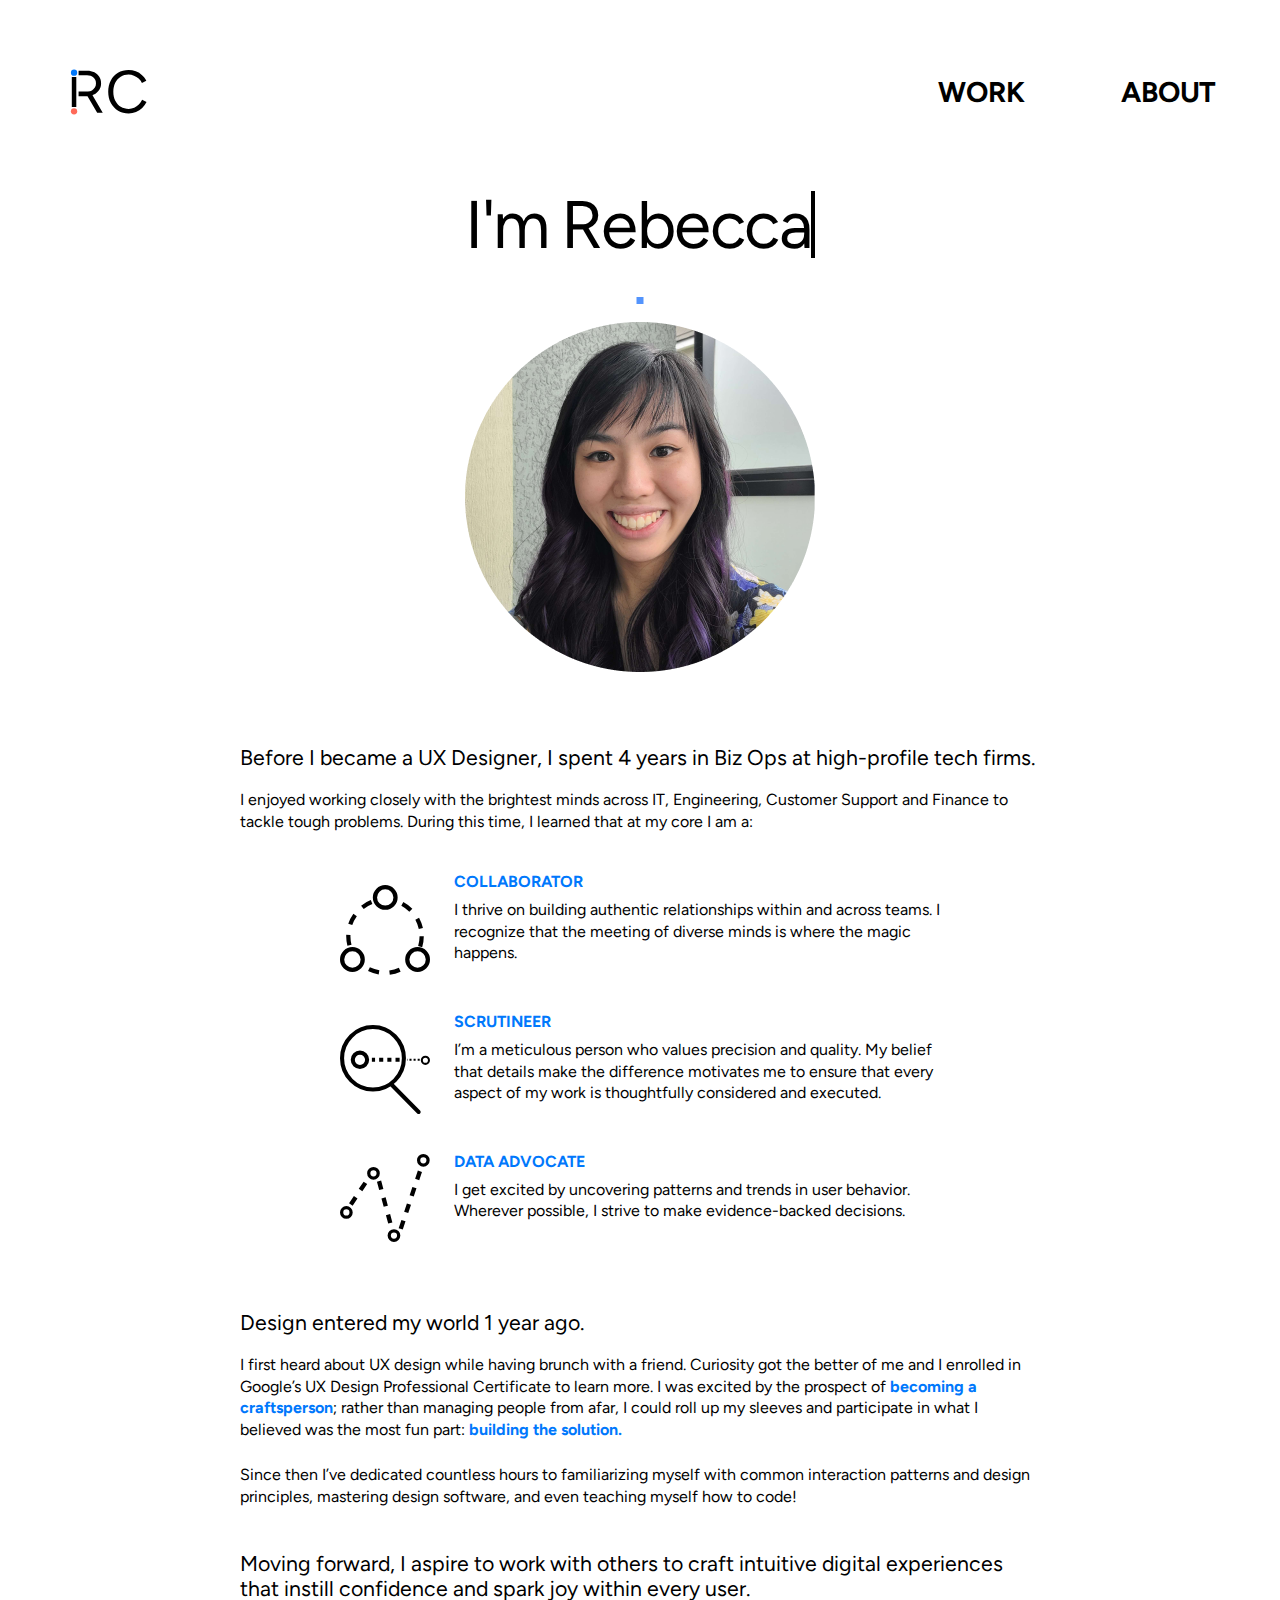
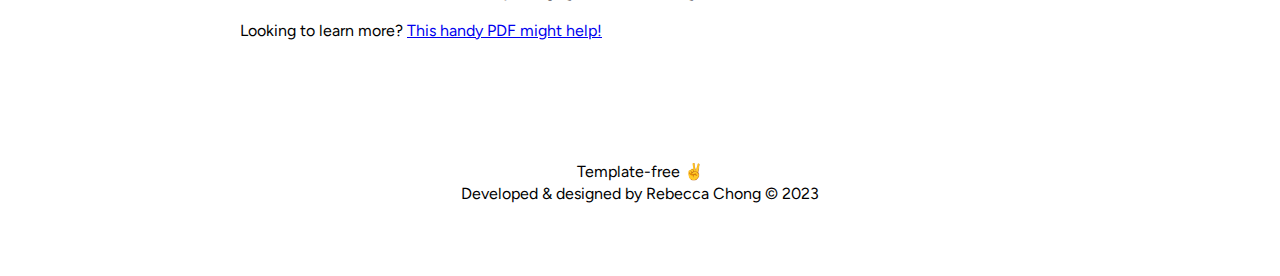
==== commit de0b4427: "Resume upload" ====
--- a/about.html
+++ b/about.html
@@ -148,16 +148,19 @@
                 <h4>Design entered my world 1 year ago.</h4>
                 <br>
                 <p>
-                    I learned about UX design while having brunch with a friend. Hungry to learn more, I enrolled in
+                    I first heard about UX design while having brunch with a friend. Curiosity got the better of me and
+                    I enrolled in
                     Google’s
                     UX
-                    Design Professional Certificate. I was excited by the prospect of <span class="accent-text">becoming
+                    Design Professional Certificate to learn more. I was excited by the prospect of <span
+                        class="accent-text">becoming
                         a craftsperson</span>;
                     rather than
-                    managing people from afar, I could roll up my own sleeves and participate in what I believed was the
+                    managing people from afar, I could roll up my sleeves and participate in what I believed was the
                     most fun part: <span class="accent-text">building the solution.</span></p>
 
-                <p>Since then I’ve dedicated countless hours to familiarizing myself with common interaction patterns
+                <p> Since then I’ve dedicated countless hours to familiarizing
+                    myself with common interaction patterns
                     and
                     design principles, mastering design software, and even teaching myself how to code!</p>
             </div>
@@ -172,7 +175,8 @@
             <br>
             <div class="body-container">
                 <p>
-                    Looking to learn more? This handy PDF might help!
+                    Looking to learn more? <a href="Rebecca Chong - Resume.pdf" download>This
+                            handy PDF might help!</a>
                 </p>
             </div>
         </div>
--- a/styles.css
+++ b/styles.css
@@ -572,6 +572,84 @@
   color: #C88051;
 }
 
+    /* Comparison Slider */
+   
+    .container {
+      display: grid;
+      place-content: center;
+      position: relative;
+      overflow: hidden;
+      border: 2px solid #B4B4B4;
+      border-radius: 3px;
+      --position: 50.6%;
+      max-width: 900px;
+      margin: auto;
+      opacity: 0;
+      transform: translateY(20px);
+      transition: opacity 0.5s ease, transform 1s ease;
+   }
+
+   .image-container {
+    max-width: 900px;
+    height: auto;
+   }
+
+   .slider-image {
+    width: 100%;
+    height: 100%;
+    object-fit: cover;
+    object-position: left;
+   }
+
+   .image-after {
+    position: absolute;
+    inset: 0;
+    width: var(--position);
+   }
+
+  .slider {
+    position: absolute;
+    inset: 0;
+    cursor: pointer;
+    opacity: 0;
+    /* For Firefox */
+    width: 100%;
+    height: 100%;
+  }
+
+  .slider:focus-visible ~.slider-button {
+    outline: 4px solid black;
+    outline-offset: 3px;
+  }
+
+  .slider-line {
+    position: absolute;
+    inset: 0;
+    width: .25rem;
+    height: 100%;
+    background-color: #C88051;
+    z-index: 10;
+    left: var(--position);
+    transform: translateX(-50%);
+    pointer-events: none;
+  }
+
+  .slider-button {
+    position: absolute;
+    background-color: #C88051;
+    color: black;
+    padding: .5rem;
+    border-radius: 100vw;
+    display: grid;
+    place-items: center;
+    top: 50%;
+    left: var(--position);
+    transform: translate(-50%, -50%);
+    pointer-events: none;
+    z-index: 100;
+    box-shadow: 1px 1px 1px hsl(0, 50%, 2%, .5)
+  }
+
 /* Images and Videos */
 
 .case-study-image {
@@ -647,7 +725,8 @@
 .case-study-video {
   width: 80%;
   height: auto;
-  border: 2px solid #DBDBDB;
+  border: 2px solid #B4B4B4;
+  border-radius: 3px;
 }
 
 .visible {
@@ -1054,6 +1133,10 @@
     width: calc(100% - 4rem);
   }
 
+  .container {
+    width: calc(100% - 4rem);
+ }
+
   .section-title {
     width: 100%;
     font-size: 16px;
@@ -1087,6 +1170,7 @@
     font-size: 1.00rem;
   }
 
+
   /* About Me ---------------------------------------------------------*/
 
   .sentence {
@@ -1323,10 +1407,14 @@
   }
 
   .case-study-image {
-    width: calc(100% - 4rem);
+    width: calc(100% - 6rem);
   }
 
   .bottom-media-padding {
     margin-bottom: 2rem;
   }
+
+  .container {
+    width: calc(100% - 6rem);
+ }
 }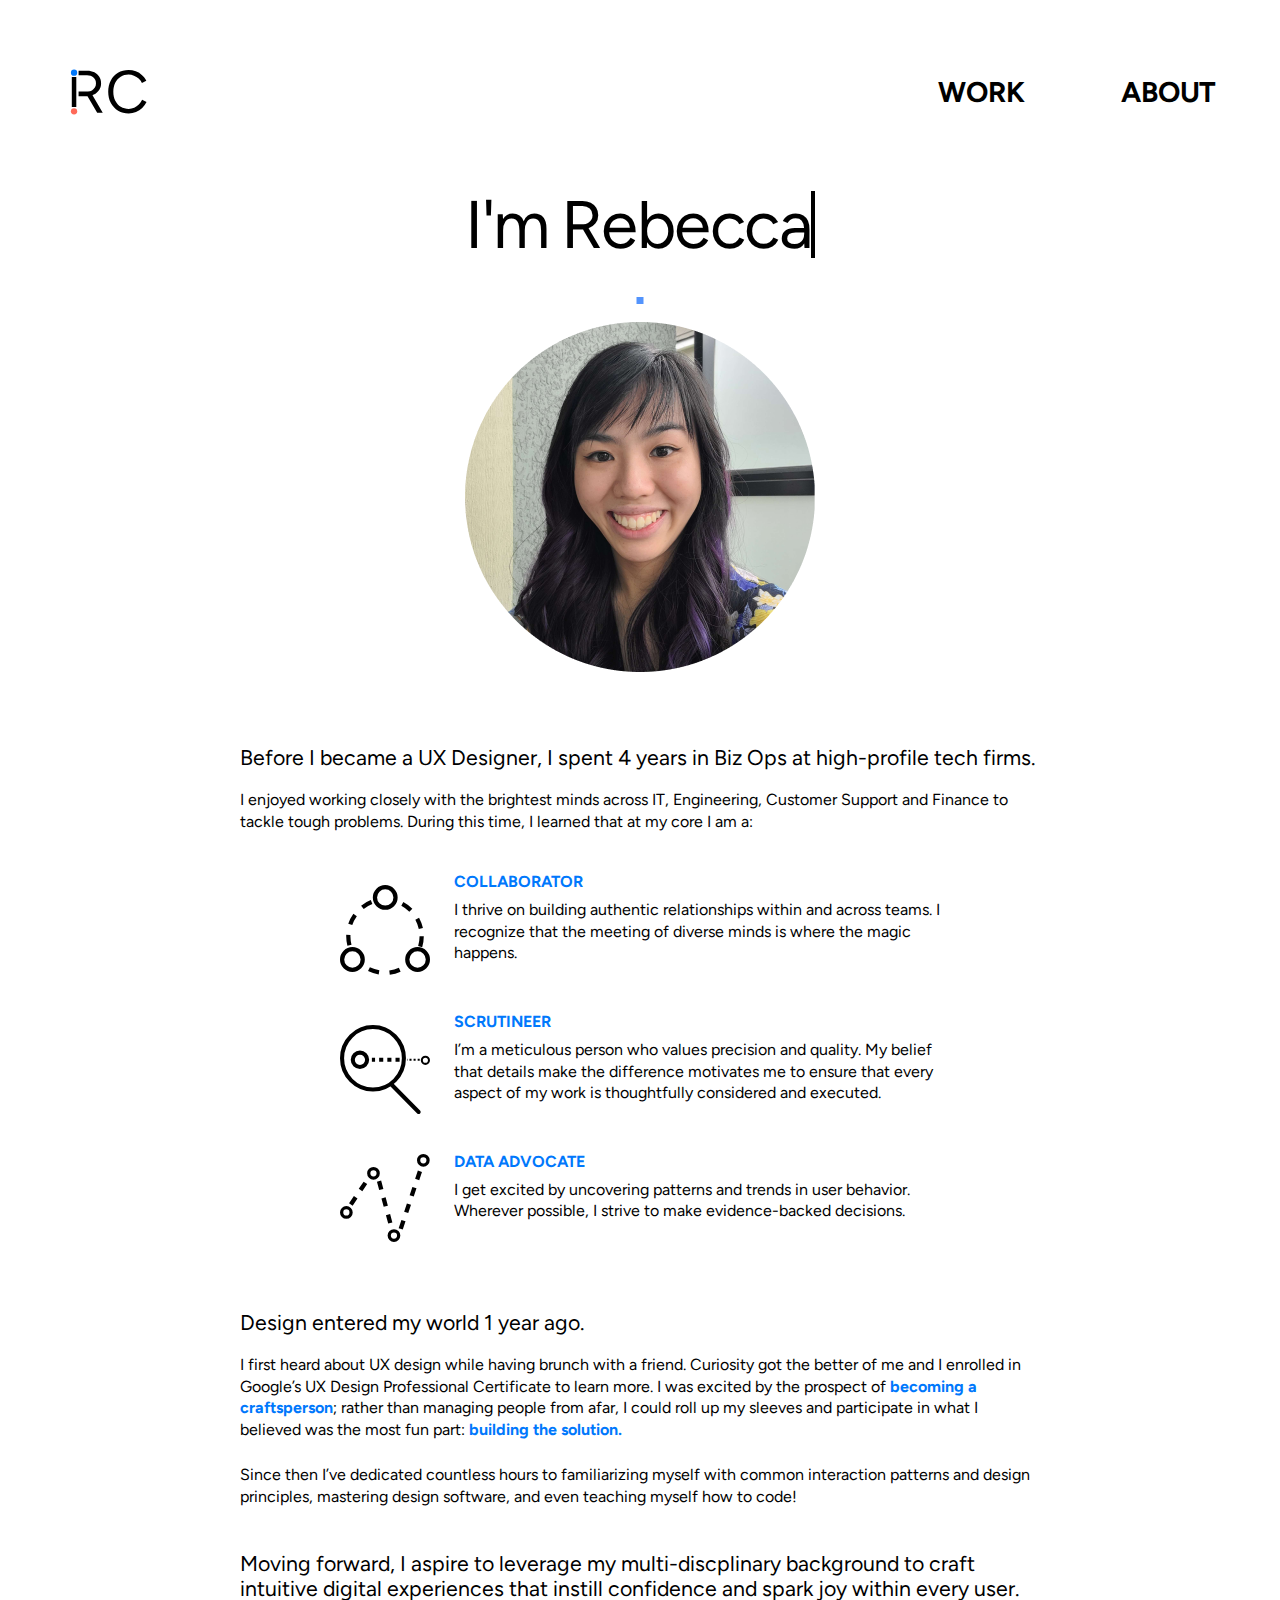
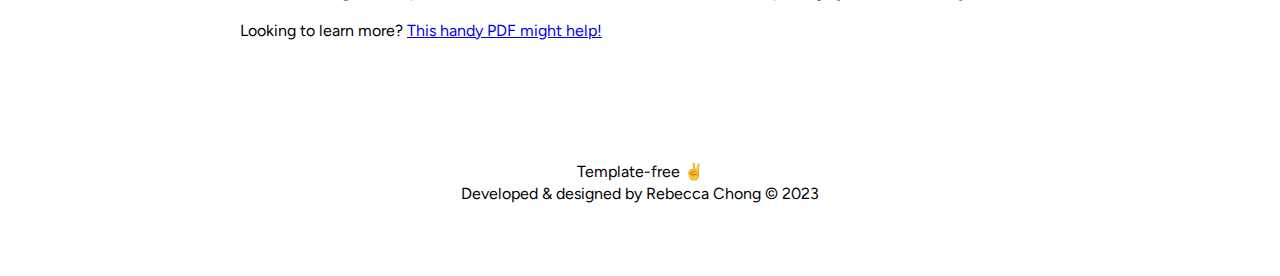
==== commit f7c59bfa: "Revised About Me blurb" ====
--- a/about.html
+++ b/about.html
@@ -167,7 +167,7 @@
             <br>
 
             <div class="body-container">
-                <h4>Moving forward, I aspire to work with others to craft intuitive digital experiences that instill
+                <h4>Moving forward, I aspire to leverage my multi-discplinary background to craft intuitive digital experiences that instill
                     confidence and spark joy within every user.</h4>
 
             </div>
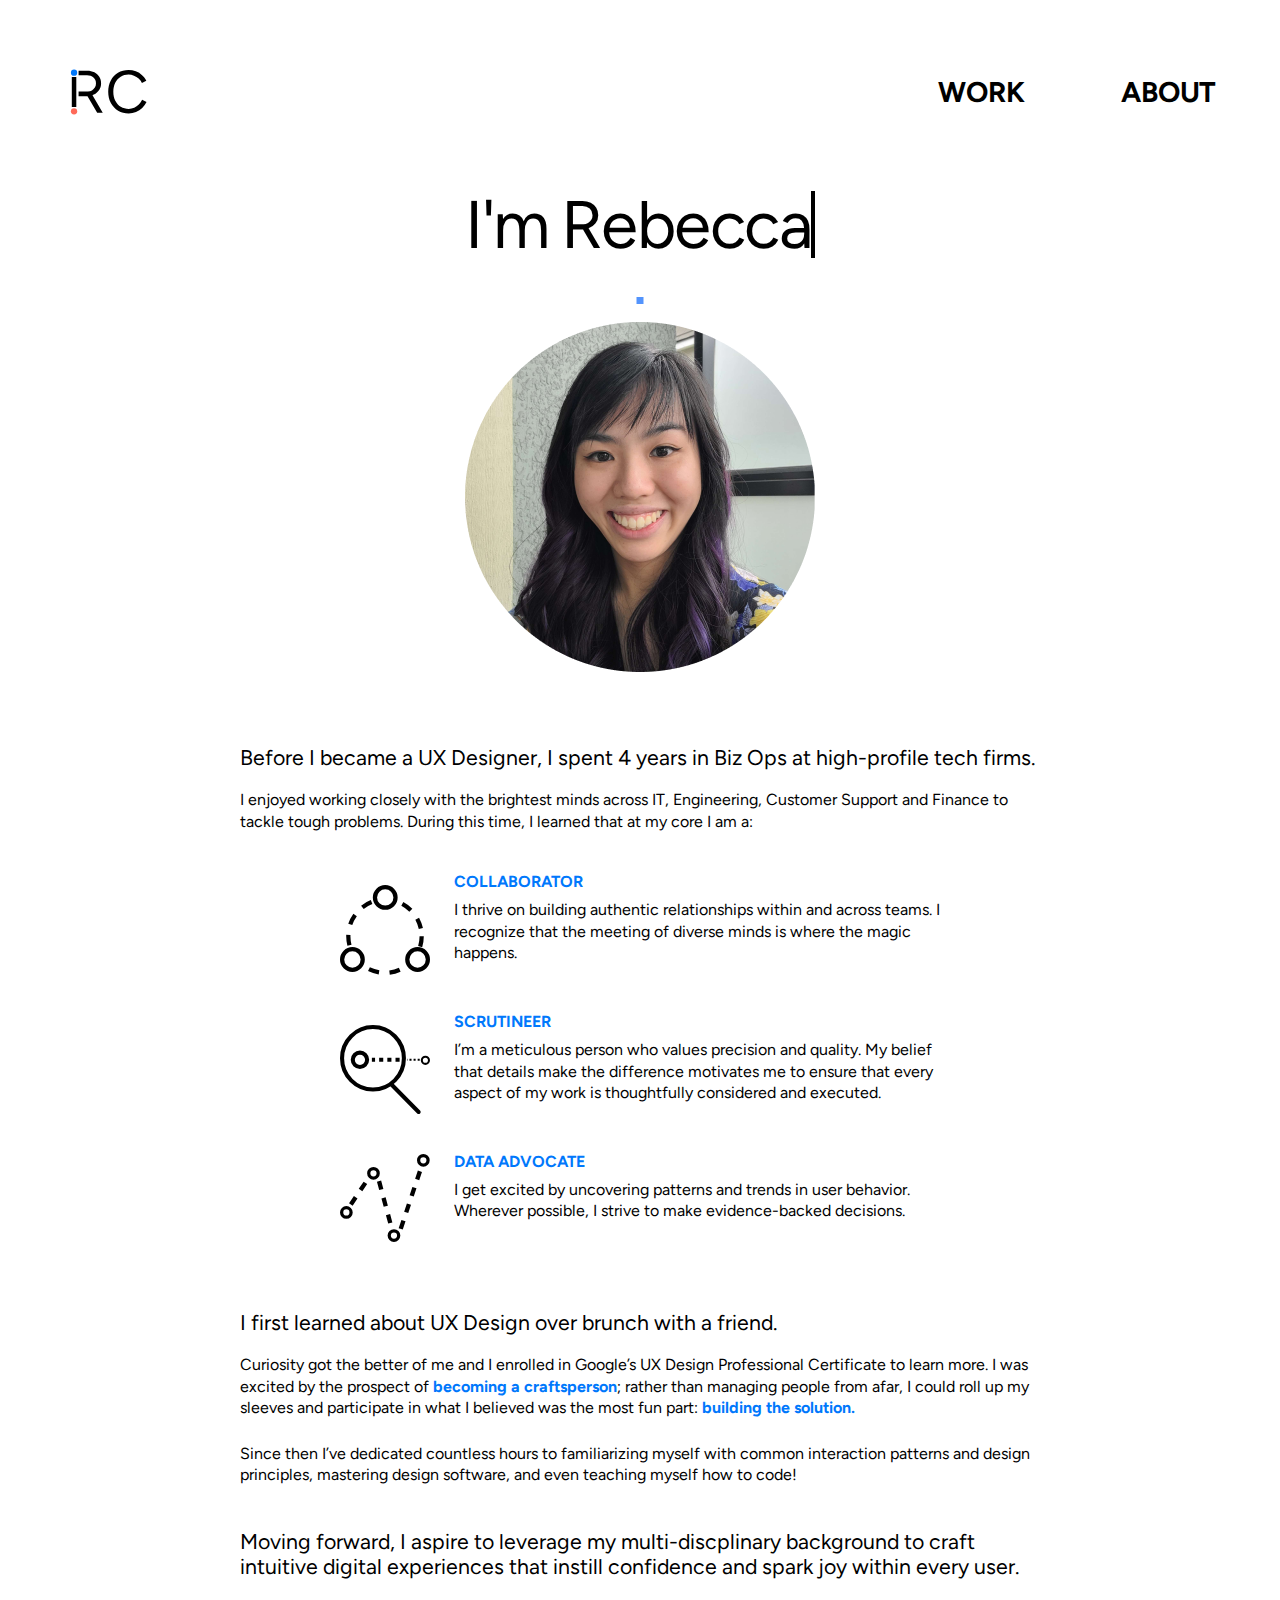
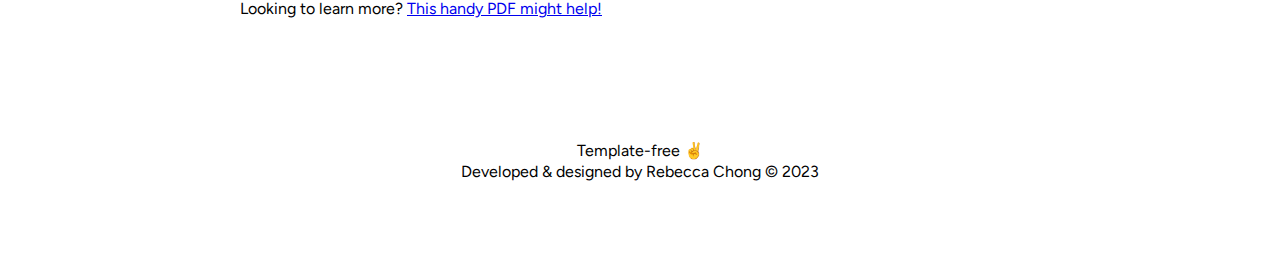
==== commit 940684ad: "Changed About Me page -> Removed 1 yr reference" ====
--- a/about.html
+++ b/about.html
@@ -145,10 +145,10 @@
             </div>
 
             <div class="body-container">
-                <h4>Design entered my world 1 year ago.</h4>
+                <h4>I first learned about UX Design over brunch with a friend.</h4>
                 <br>
                 <p>
-                    I first heard about UX design while having brunch with a friend. Curiosity got the better of me and
+                    Curiosity got the better of me and
                     I enrolled in
                     Google’s
                     UX
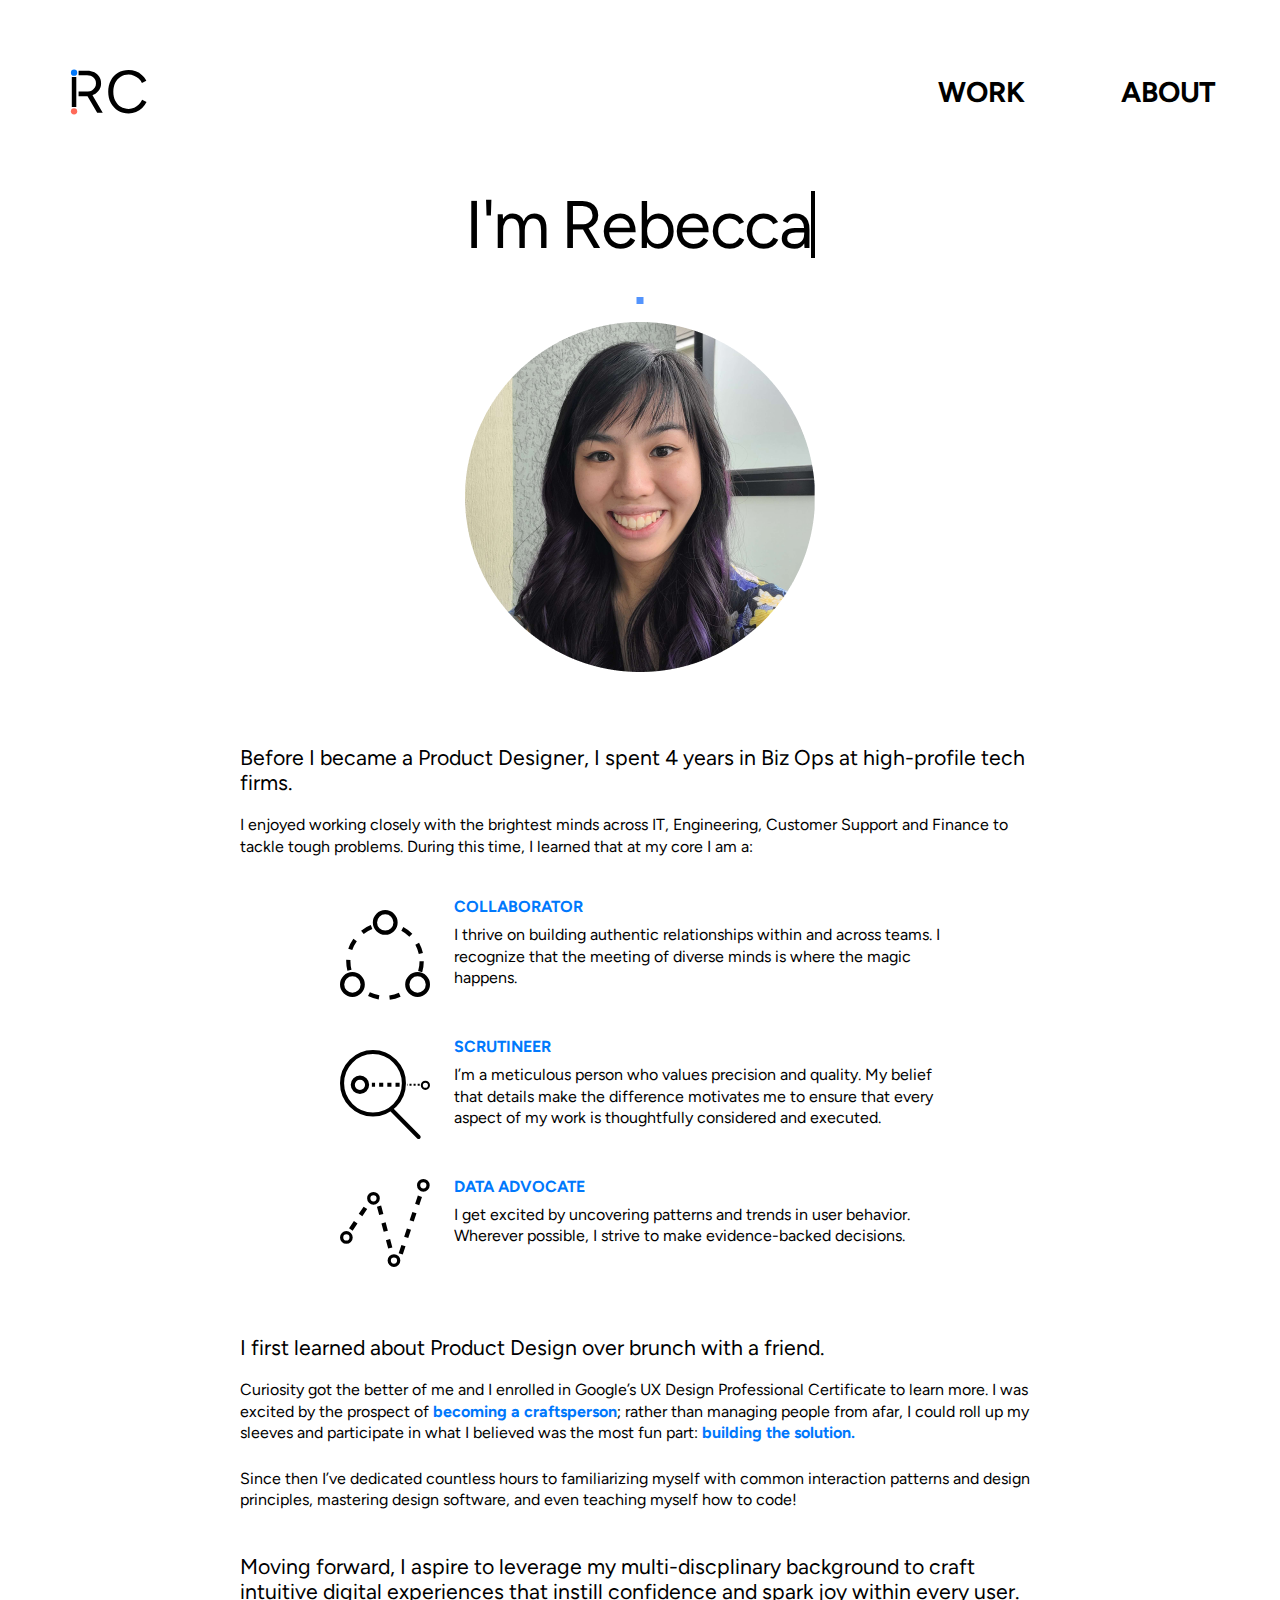
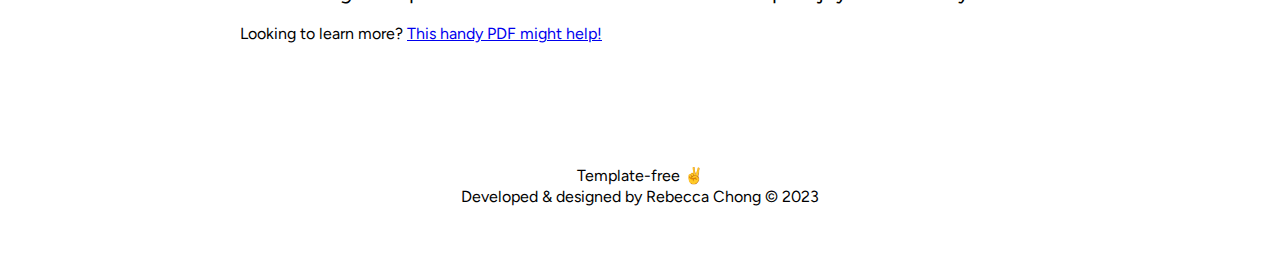
==== commit 9355b0c2: "Updated resume file. Changed UX->Product Designer" ====
--- a/about.html
+++ b/about.html
@@ -54,7 +54,7 @@
             </div>
 
             <div class="body-container">
-                <h4>Before I became a UX Designer, I spent 4 years in Biz Ops at high-profile tech firms.</h4>
+                <h4>Before I became a Product Designer, I spent 4 years in Biz Ops at high-profile tech firms.</h4>
                 <br>
                 <p>
                     I enjoyed working closely with the brightest minds across IT, Engineering, Customer Support and
@@ -145,7 +145,7 @@
             </div>
 
             <div class="body-container">
-                <h4>I first learned about UX Design over brunch with a friend.</h4>
+                <h4>I first learned about Product Design over brunch with a friend.</h4>
                 <br>
                 <p>
                     Curiosity got the better of me and
--- a/styles.css
+++ b/styles.css
@@ -81,7 +81,7 @@
 }
 
 .logo {
-  min-width: 56px; 
+  min-width: 56px;
   height: auto;
 }
 
@@ -398,6 +398,10 @@
   border-radius: 0.5rem;
 }
 
+#fitbit-project {
+  background-color: #CDE8DF;
+}
+
 #ripple-and-surge-project {
   background-color: #E7E7E7;
 }
@@ -544,6 +548,17 @@
   cursor: pointer;
 }
 
+/* Fitbit */
+
+#fitbit h1,
+#fitbit .section-title {
+  color: #0A826E;
+}
+
+#fitbit .section-subtitle {
+  color: #000000;
+}
+
 /* Pivot */
 
 #pivot h1,
@@ -572,83 +587,83 @@
   color: #C88051;
 }
 
-    /* Comparison Slider */
-   
-    .container {
-      display: grid;
-      place-content: center;
-      position: relative;
-      overflow: hidden;
-      border: 2px solid #B4B4B4;
-      border-radius: 3px;
-      --position: 50.6%;
-      max-width: 900px;
-      margin: auto;
-      opacity: 0;
-      transform: translateY(20px);
-      transition: opacity 0.5s ease, transform 1s ease;
-   }
-
-   .image-container {
-    max-width: 900px;
-    height: auto;
-   }
-
-   .slider-image {
-    width: 100%;
-    height: 100%;
-    object-fit: cover;
-    object-position: left;
-   }
-
-   .image-after {
-    position: absolute;
-    inset: 0;
-    width: var(--position);
-   }
-
-  .slider {
-    position: absolute;
-    inset: 0;
-    cursor: pointer;
-    opacity: 0;
-    /* For Firefox */
-    width: 100%;
-    height: 100%;
-  }
-
-  .slider:focus-visible ~.slider-button {
-    outline: 4px solid black;
-    outline-offset: 3px;
-  }
-
-  .slider-line {
-    position: absolute;
-    inset: 0;
-    width: .25rem;
-    height: 100%;
-    background-color: #C88051;
-    z-index: 10;
-    left: var(--position);
-    transform: translateX(-50%);
-    pointer-events: none;
-  }
-
-  .slider-button {
-    position: absolute;
-    background-color: #C88051;
-    color: black;
-    padding: .5rem;
-    border-radius: 100vw;
-    display: grid;
-    place-items: center;
-    top: 50%;
-    left: var(--position);
-    transform: translate(-50%, -50%);
-    pointer-events: none;
-    z-index: 100;
-    box-shadow: 1px 1px 1px hsl(0, 50%, 2%, .5)
-  }
+/* Comparison Slider */
+
+.container {
+  display: grid;
+  place-content: center;
+  position: relative;
+  overflow: hidden;
+  border: 2px solid #B4B4B4;
+  border-radius: 3px;
+  --position: 50.6%;
+  max-width: 900px;
+  margin: auto;
+  opacity: 0;
+  transform: translateY(20px);
+  transition: opacity 0.5s ease, transform 1s ease;
+}
+
+.image-container {
+  max-width: 900px;
+  height: auto;
+}
+
+.slider-image {
+  width: 100%;
+  height: 100%;
+  object-fit: cover;
+  object-position: left;
+}
+
+.image-after {
+  position: absolute;
+  inset: 0;
+  width: var(--position);
+}
+
+.slider {
+  position: absolute;
+  inset: 0;
+  cursor: pointer;
+  opacity: 0;
+  /* For Firefox */
+  width: 100%;
+  height: 100%;
+}
+
+.slider:focus-visible~.slider-button {
+  outline: 4px solid black;
+  outline-offset: 3px;
+}
+
+.slider-line {
+  position: absolute;
+  inset: 0;
+  width: .25rem;
+  height: 100%;
+  background-color: #C88051;
+  z-index: 10;
+  left: var(--position);
+  transform: translateX(-50%);
+  pointer-events: none;
+}
+
+.slider-button {
+  position: absolute;
+  background-color: #C88051;
+  color: black;
+  padding: .5rem;
+  border-radius: 100vw;
+  display: grid;
+  place-items: center;
+  top: 50%;
+  left: var(--position);
+  transform: translate(-50%, -50%);
+  pointer-events: none;
+  z-index: 100;
+  box-shadow: 1px 1px 1px hsl(0, 50%, 2%, .5)
+}
 
 /* Images and Videos */
 
@@ -853,7 +868,7 @@
 }
 
 .picture-container {
-  position: relative; 
+  position: relative;
   max-width: 350px;
 }
 
@@ -874,7 +889,7 @@
   justify-content: center;
   align-items: center;
   width: 400px;
-  height: 400px; 
+  height: 400px;
   margin: auto;
   margin: 2rem auto 3rem auto;
 }
@@ -1066,7 +1081,7 @@
     width: 45px;
     height: 56px;
   }
-  
+
 
   /* Landing Page Projects --------------------------------------------------------------------------- */
 
@@ -1079,7 +1094,7 @@
   }
 
   .thumbnail-subheader {
-    gap: 0.45rem;
+    gap: 0.40rem;
   }
 
   .dot-divider {
@@ -1096,6 +1111,16 @@
 
   .thumbnail-content:hover img {
     transform: none;
+  }
+
+  /* Fitbit */
+
+  #fitbit-project img {
+    order: 1;
+  }
+
+  #fitbit-project .thumbnail-text-container {
+    order: 2;
   }
 
   /* Pivot */
@@ -1135,7 +1160,7 @@
 
   .container {
     width: calc(100% - 4rem);
- }
+  }
 
   .section-title {
     width: 100%;
@@ -1202,15 +1227,15 @@
   .profile-pic {
     max-width: 250px;
   }
-  
+
   .picture-container {
-    position: relative; 
+    position: relative;
     max-width: 350px;
   }
-  
+
   .profile-container {
     width: 275px;
-    height: 275px; 
+    height: 275px;
     margin: 2rem auto 3rem auto;
   }
 
@@ -1373,6 +1398,16 @@
     transform: none;
   }
 
+  /* Fitbit */
+
+  #fitbit-project img {
+    order: 1;
+  }
+
+  #fitbit-project .thumbnail-text-container {
+    order: 2;
+  }
+
   /* Pivot */
 
   #pivot-project img {
@@ -1416,5 +1451,5 @@
 
   .container {
     width: calc(100% - 6rem);
- }
+  }
 }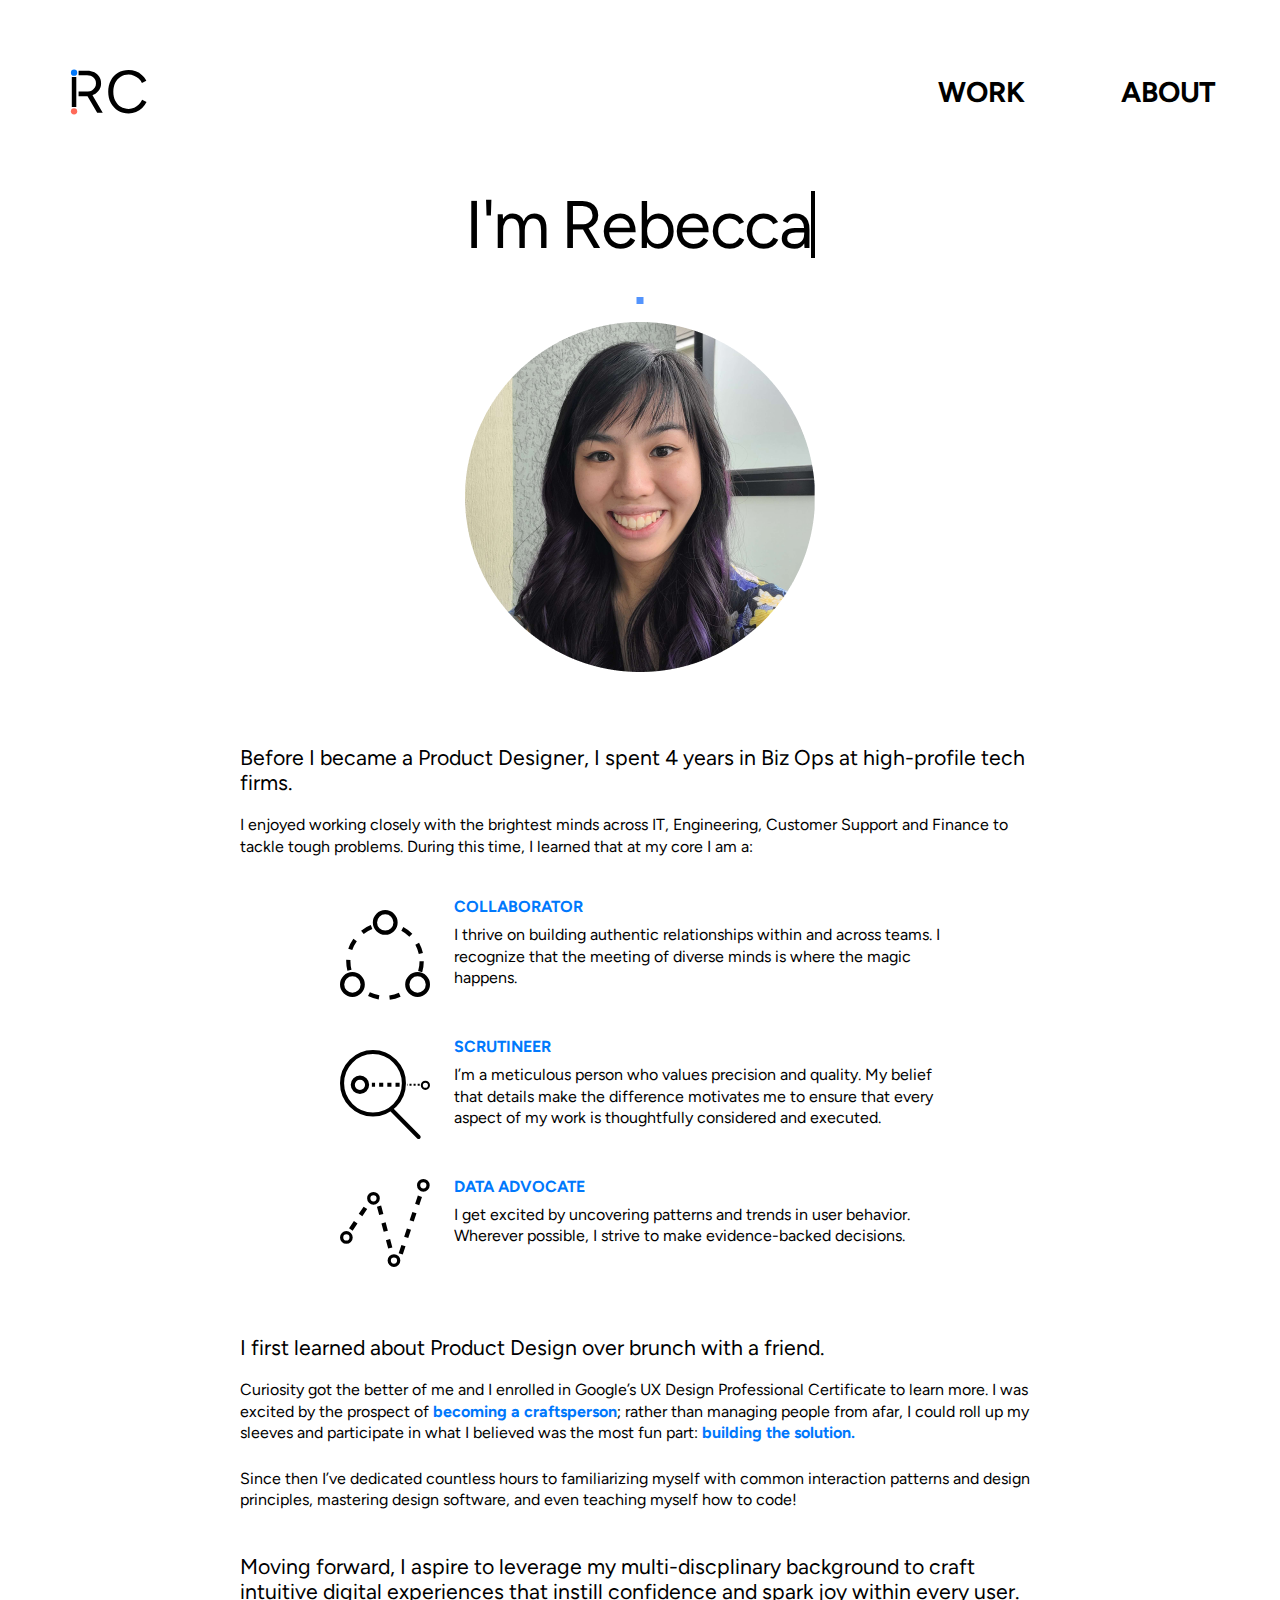
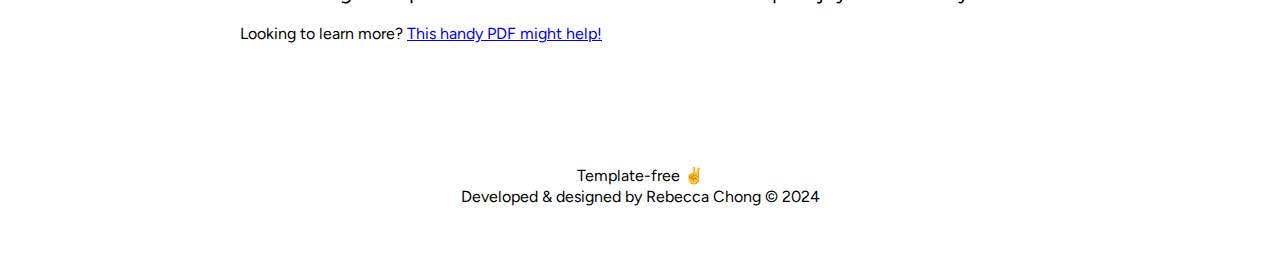
==== commit c873f5ee: "Removed img borders + fixed sizes, updated cc year" ====
--- a/about.html
+++ b/about.html
@@ -183,7 +183,7 @@
 
         <footer>
             <p>Template-free &#9996
-                <br> Developed & designed by Rebecca Chong © 2023
+                <br> Developed & designed by Rebecca Chong © 2024
             </p>
         </footer>
 
--- a/styles.css
+++ b/styles.css
@@ -469,18 +469,16 @@
   display: flex;
   flex-direction: column;
   align-items: flex-start;
-  margin: auto;
-  max-width: 1150px;
-  margin-bottom: 2.5rem;
-  margin-top: 2.5rem;
+  margin: 2.5rem auto;
+  max-width: 1000px;
 }
 
 .introduction-image {
   width: 100%;
   height: auto;
-  margin-top: 2rem;
   display: block;
-  border: 2px solid #B4B4B4;
+  margin: 2rem auto;
+  max-width: 1000px;
   border-radius: 3px;
 }
 
@@ -492,7 +490,7 @@
   column-gap: 1rem;
   justify-content: center;
   align-items: start;
-  padding: 2.5rem 0rem;
+  padding: 2rem 0rem;
   margin-left: 2rem;
   margin-right: 2rem;
   opacity: 0;
@@ -594,7 +592,6 @@
   place-content: center;
   position: relative;
   overflow: hidden;
-  border: 2px solid #B4B4B4;
   border-radius: 3px;
   --position: 50.6%;
   max-width: 900px;
@@ -672,8 +669,7 @@
   height: auto;
   display: block;
   margin: 0 auto;
-  max-width: 900px;
-  border: 2px solid #B4B4B4;
+  max-width: 1000px;
   border-radius: 3px;
   opacity: 0;
   transform: translateY(20px);
@@ -740,7 +736,6 @@
 .case-study-video {
   width: 80%;
   height: auto;
-  border: 2px solid #B4B4B4;
   border-radius: 3px;
 }
 
@@ -1421,8 +1416,9 @@
   /* Project Pages ------------------------------------------------------ */
 
   .project-header {
-    margin: 0rem 3rem;
-    max-width: 1174px;
+    width: calc(100% - 6rem);
+    margin: 0rem auto;
+    max-width: 1000px;
     padding-bottom: 2rem;
   }
 
